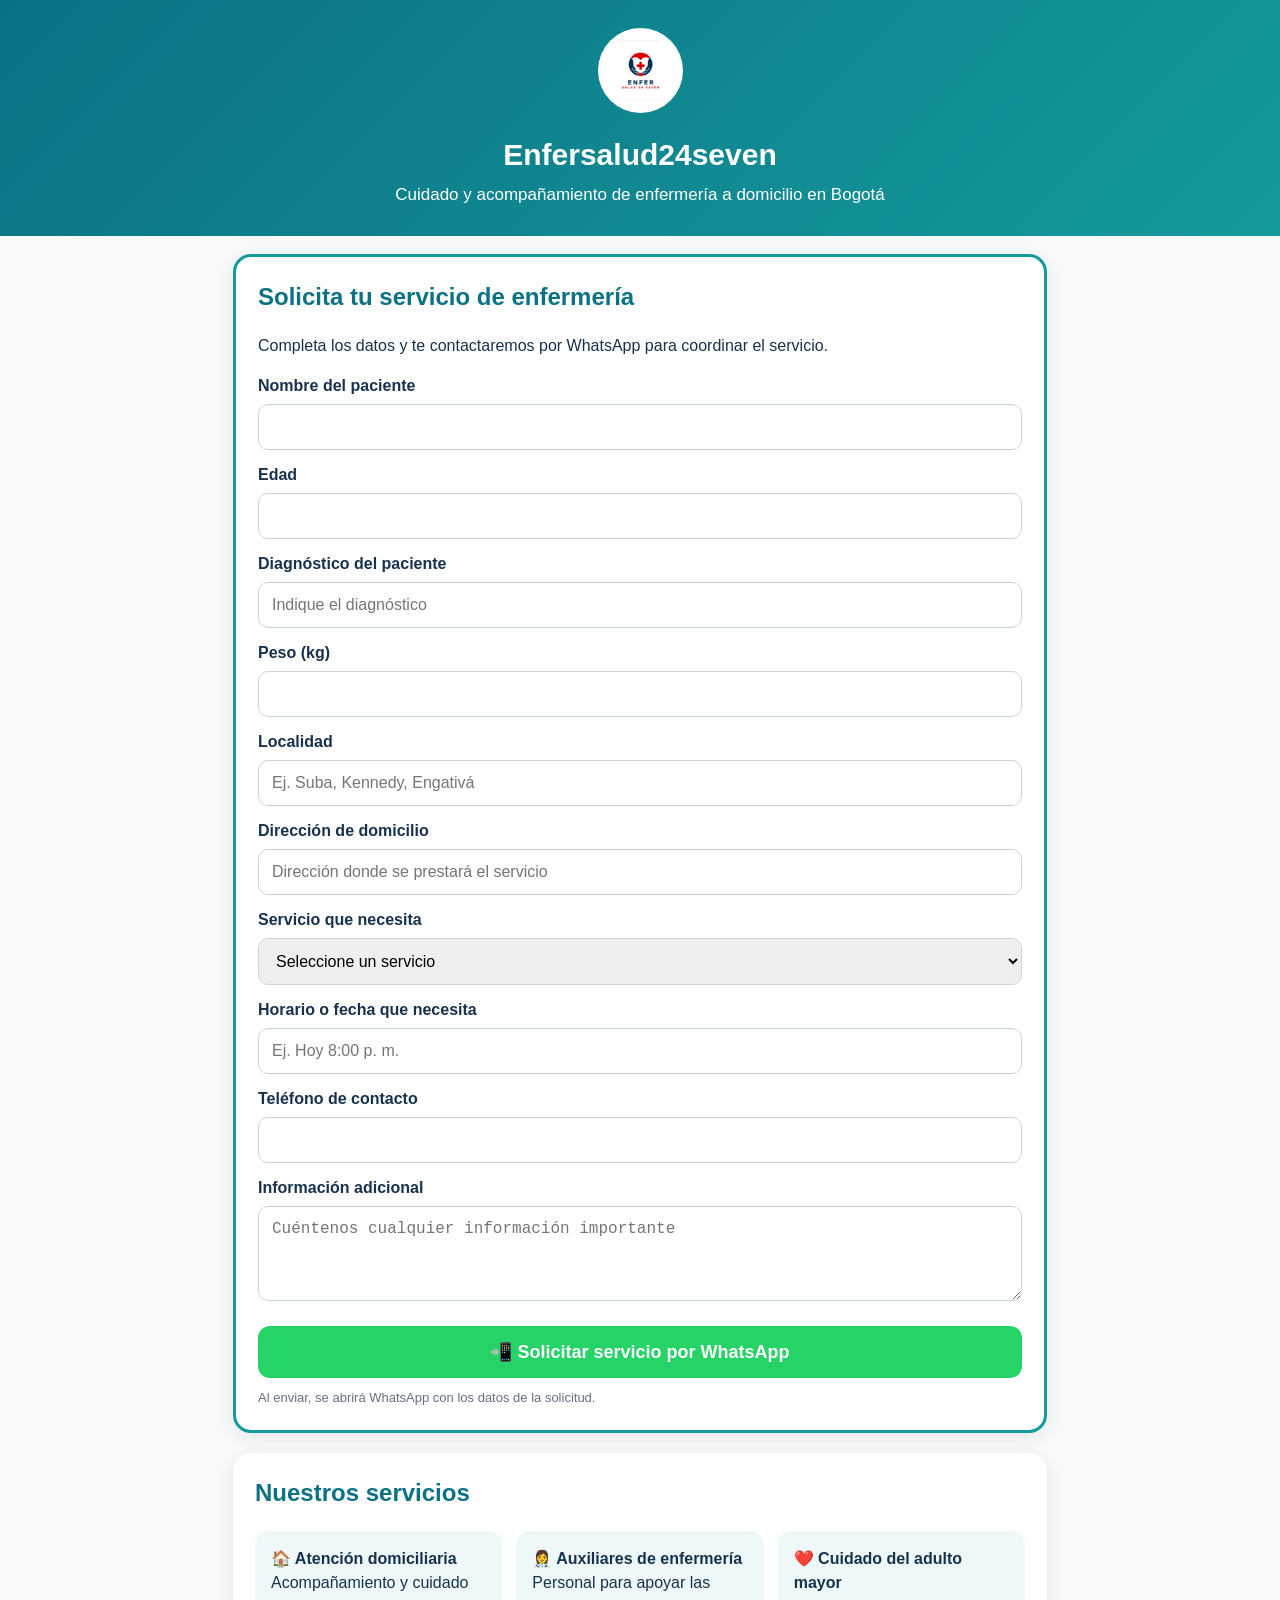
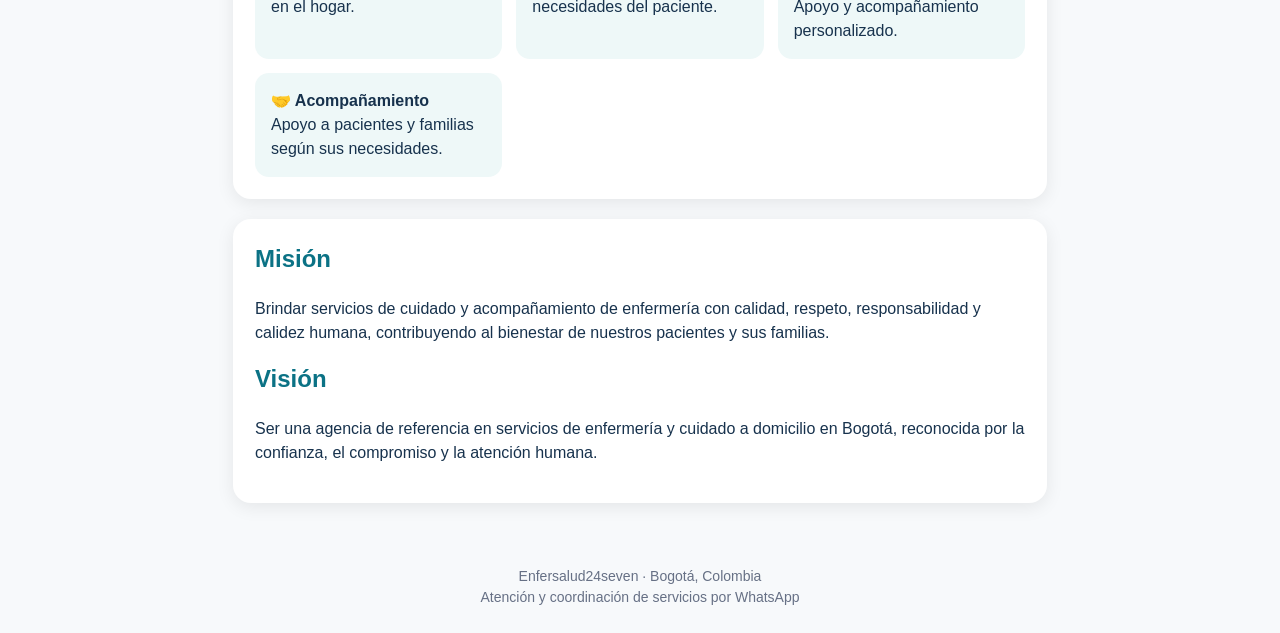
==== index.html @ a6904ed3 "Add files via upload" ====
<!DOCTYPE html>
<html lang="es">
<head>
  <meta charset="UTF-8">
  <meta name="viewport" content="width=device-width, initial-scale=1.0">
  <title>Enfersalud24seven | Bogotá</title>
  <meta name="description" content="Servicios de cuidado y acompañamiento de enfermería a domicilio en Bogotá.">
  <style>
    *{box-sizing:border-box}
    body{margin:0;font-family:Arial,sans-serif;background:#f7f9fb;color:#17324d;line-height:1.5}
    header{background:linear-gradient(135deg,#0b7285,#159a9c);color:white;padding:28px 18px;text-align:center}
    header img{width:85px;height:85px;object-fit:contain;background:white;border-radius:50%;padding:6px}
    h1{margin:12px 0 5px;font-size:30px}
    header p{margin:0;font-size:17px}
    main{max-width:850px;margin:auto;padding:18px}
    .card{background:white;border-radius:18px;padding:22px;margin:0 0 20px;box-shadow:0 4px 18px rgba(0,0,0,.08)}
    .request{border:3px solid #159a9c}
    h2{margin-top:0;color:#0b7285}
    label{display:block;font-weight:bold;margin:13px 0 6px}
    input,select,textarea{width:100%;padding:13px;border:1px solid #cbd5df;border-radius:10px;font-size:16px}
    textarea{min-height:95px;resize:vertical}
    button{width:100%;border:0;border-radius:12px;padding:15px;margin-top:18px;background:#25d366;color:white;font-size:18px;font-weight:bold;cursor:pointer}
    .note{font-size:13px;color:#667085;margin-top:10px}
    .cards{display:grid;grid-template-columns:repeat(auto-fit,minmax(220px,1fr));gap:14px}
    .service{padding:16px;background:#eef8f8;border-radius:14px}
    footer{text-align:center;padding:25px;color:#667085;font-size:14px}
  </style>
</head>
<body>
<header>
  <img src="logo.jpg" alt="Logo Enfersalud24seven">
  <h1>Enfersalud24seven</h1>
  <p>Cuidado y acompañamiento de enfermería a domicilio en Bogotá</p>
</header>

<main>
  <section class="card request">
    <h2>Solicita tu servicio de enfermería</h2>
    <p>Completa los datos y te contactaremos por WhatsApp para coordinar el servicio.</p>

    <form id="serviceForm">
      <label for="nombre">Nombre del paciente</label>
      <input id="nombre" required>

      <label for="edad">Edad</label>
      <input id="edad" type="number" min="0">

      <label for="diagnostico">Diagnóstico del paciente</label>
      <input id="diagnostico" placeholder="Indique el diagnóstico">

      <label for="peso">Peso (kg)</label>
      <input id="peso" type="number" min="0" step="0.1">

      <label for="localidad">Localidad</label>
      <input id="localidad" placeholder="Ej. Suba, Kennedy, Engativá">

      <label for="direccion">Dirección de domicilio</label>
      <input id="direccion" required placeholder="Dirección donde se prestará el servicio">

      <label for="servicio">Servicio que necesita</label>
      <select id="servicio" required>
        <option value="">Seleccione un servicio</option>
        <option>Cuidado de adulto mayor</option>
        <option>Acompañamiento de enfermería</option>
        <option>Auxiliar de enfermería a domicilio</option>
        <option>Cuidados postoperatorios</option>
        <option>Administración de medicamentos</option>
        <option>Otro servicio</option>
      </select>

      <label for="horario">Horario o fecha que necesita</label>
      <input id="horario" placeholder="Ej. Hoy 8:00 p. m.">

      <label for="telefono">Teléfono de contacto</label>
      <input id="telefono" type="tel" required>

      <label for="mensaje">Información adicional</label>
      <textarea id="mensaje" placeholder="Cuéntenos cualquier información importante"></textarea>

      <button type="submit">📲 Solicitar servicio por WhatsApp</button>
      <div class="note">Al enviar, se abrirá WhatsApp con los datos de la solicitud.</div>
    </form>
  </section>

  <section class="card">
    <h2>Nuestros servicios</h2>
    <div class="cards">
      <div class="service"><strong>🏠 Atención domiciliaria</strong><br>Acompañamiento y cuidado en el hogar.</div>
      <div class="service"><strong>👩‍⚕️ Auxiliares de enfermería</strong><br>Personal para apoyar las necesidades del paciente.</div>
      <div class="service"><strong>❤️ Cuidado del adulto mayor</strong><br>Apoyo y acompañamiento personalizado.</div>
      <div class="service"><strong>🤝 Acompañamiento</strong><br>Apoyo a pacientes y familias según sus necesidades.</div>
    </div>
  </section>

  <section class="card">
    <h2>Misión</h2>
    <p>Brindar servicios de cuidado y acompañamiento de enfermería con calidad, respeto, responsabilidad y calidez humana, contribuyendo al bienestar de nuestros pacientes y sus familias.</p>
    <h2>Visión</h2>
    <p>Ser una agencia de referencia en servicios de enfermería y cuidado a domicilio en Bogotá, reconocida por la confianza, el compromiso y la atención humana.</p>
  </section>
</main>

<footer>
  Enfersalud24seven · Bogotá, Colombia<br>
  Atención y coordinación de servicios por WhatsApp
</footer>

<script>
document.getElementById("serviceForm").addEventListener("submit", function(e){
  e.preventDefault();

  const datos = [
    "SOLICITUD DE SERVICIO - ENFERSALUD24SEVEN",
    "",
    "Nombre del paciente: " + document.getElementById("nombre").value,
    "Edad: " + document.getElementById("edad").value,
    "Diagnóstico: " + document.getElementById("diagnostico").value,
    "Peso: " + document.getElementById("peso").value + " kg",
    "Localidad: " + document.getElementById("localidad").value,
    "Dirección: " + document.getElementById("direccion").value,
    "Servicio: " + document.getElementById("servicio").value,
    "Horario/fecha: " + document.getElementById("horario").value,
    "Teléfono: " + document.getElementById("telefono").value,
    "Información adicional: " + document.getElementById("mensaje").value
  ].join("\n");

  const whatsapp = "573137271380";
  window.open("https://wa.me/" + whatsapp + "?text=" + encodeURIComponent(datos), "_blank");
});
</script>
</body>
</html>
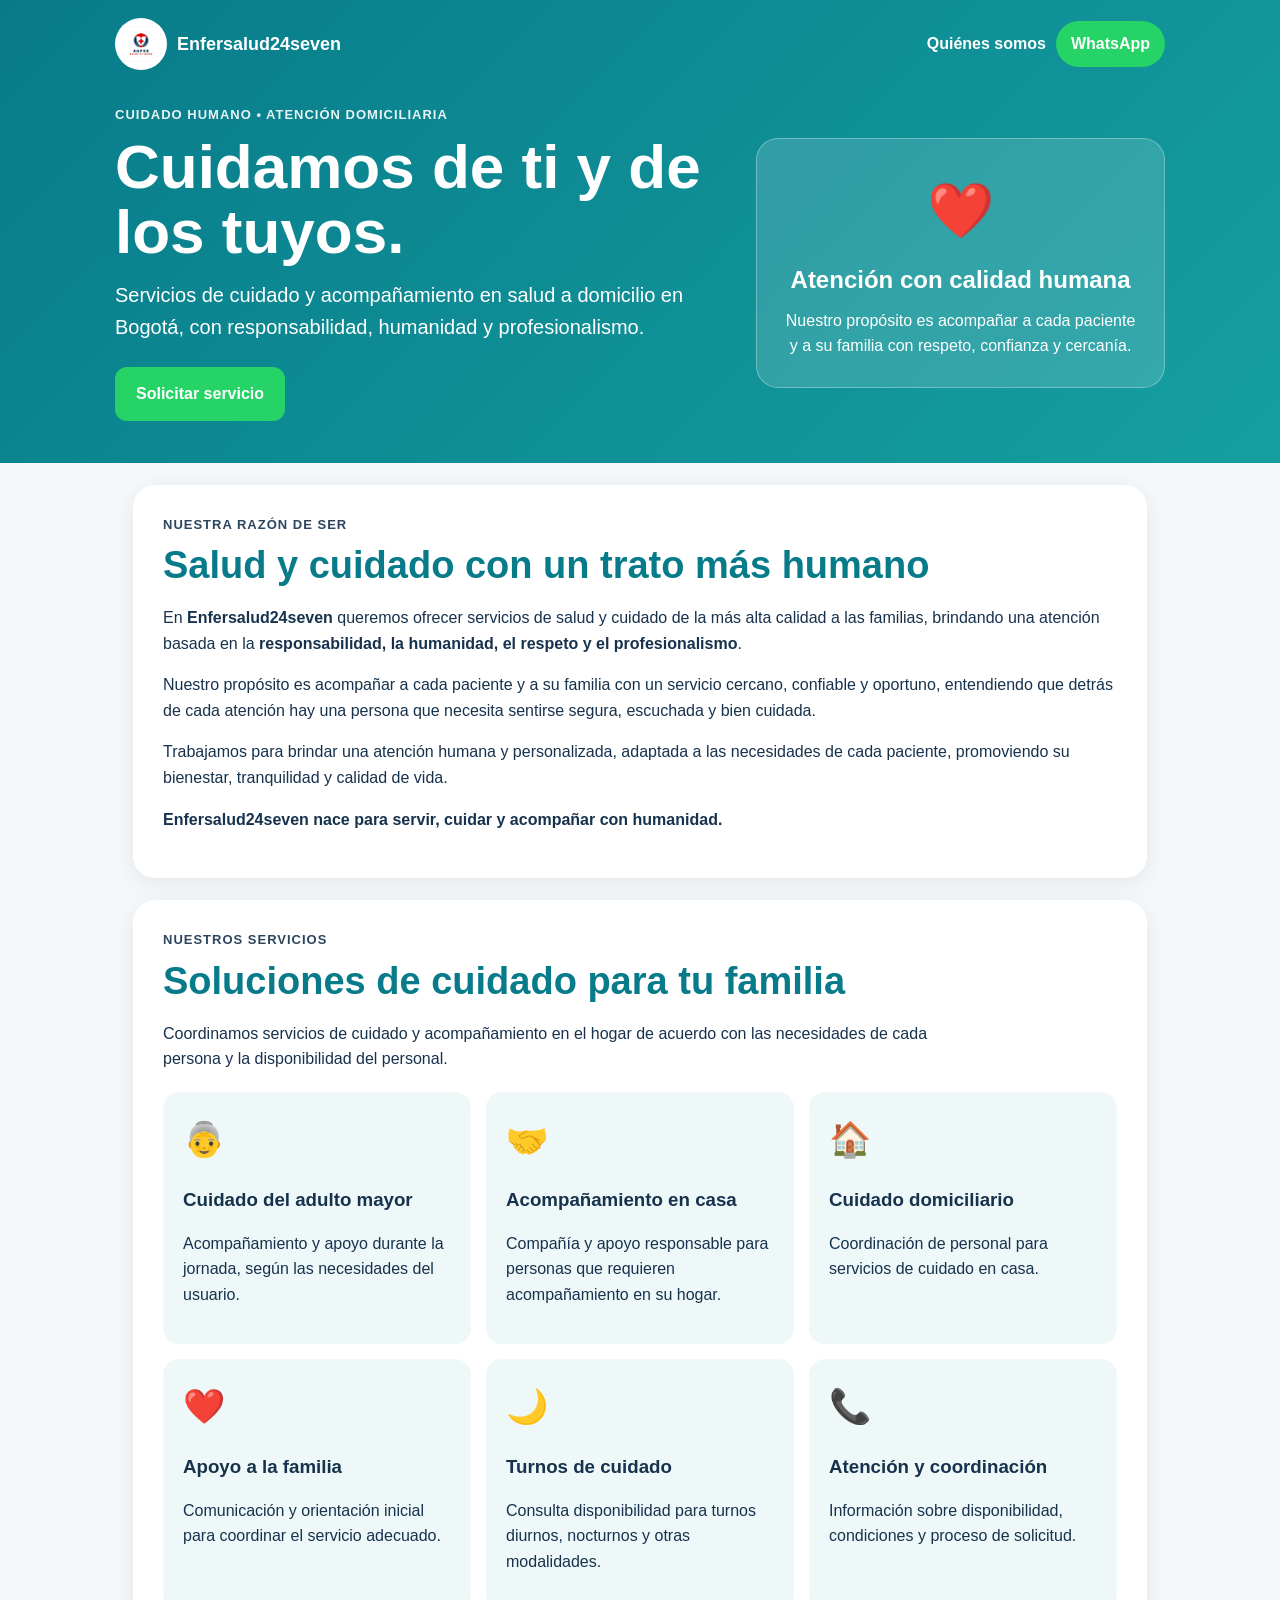
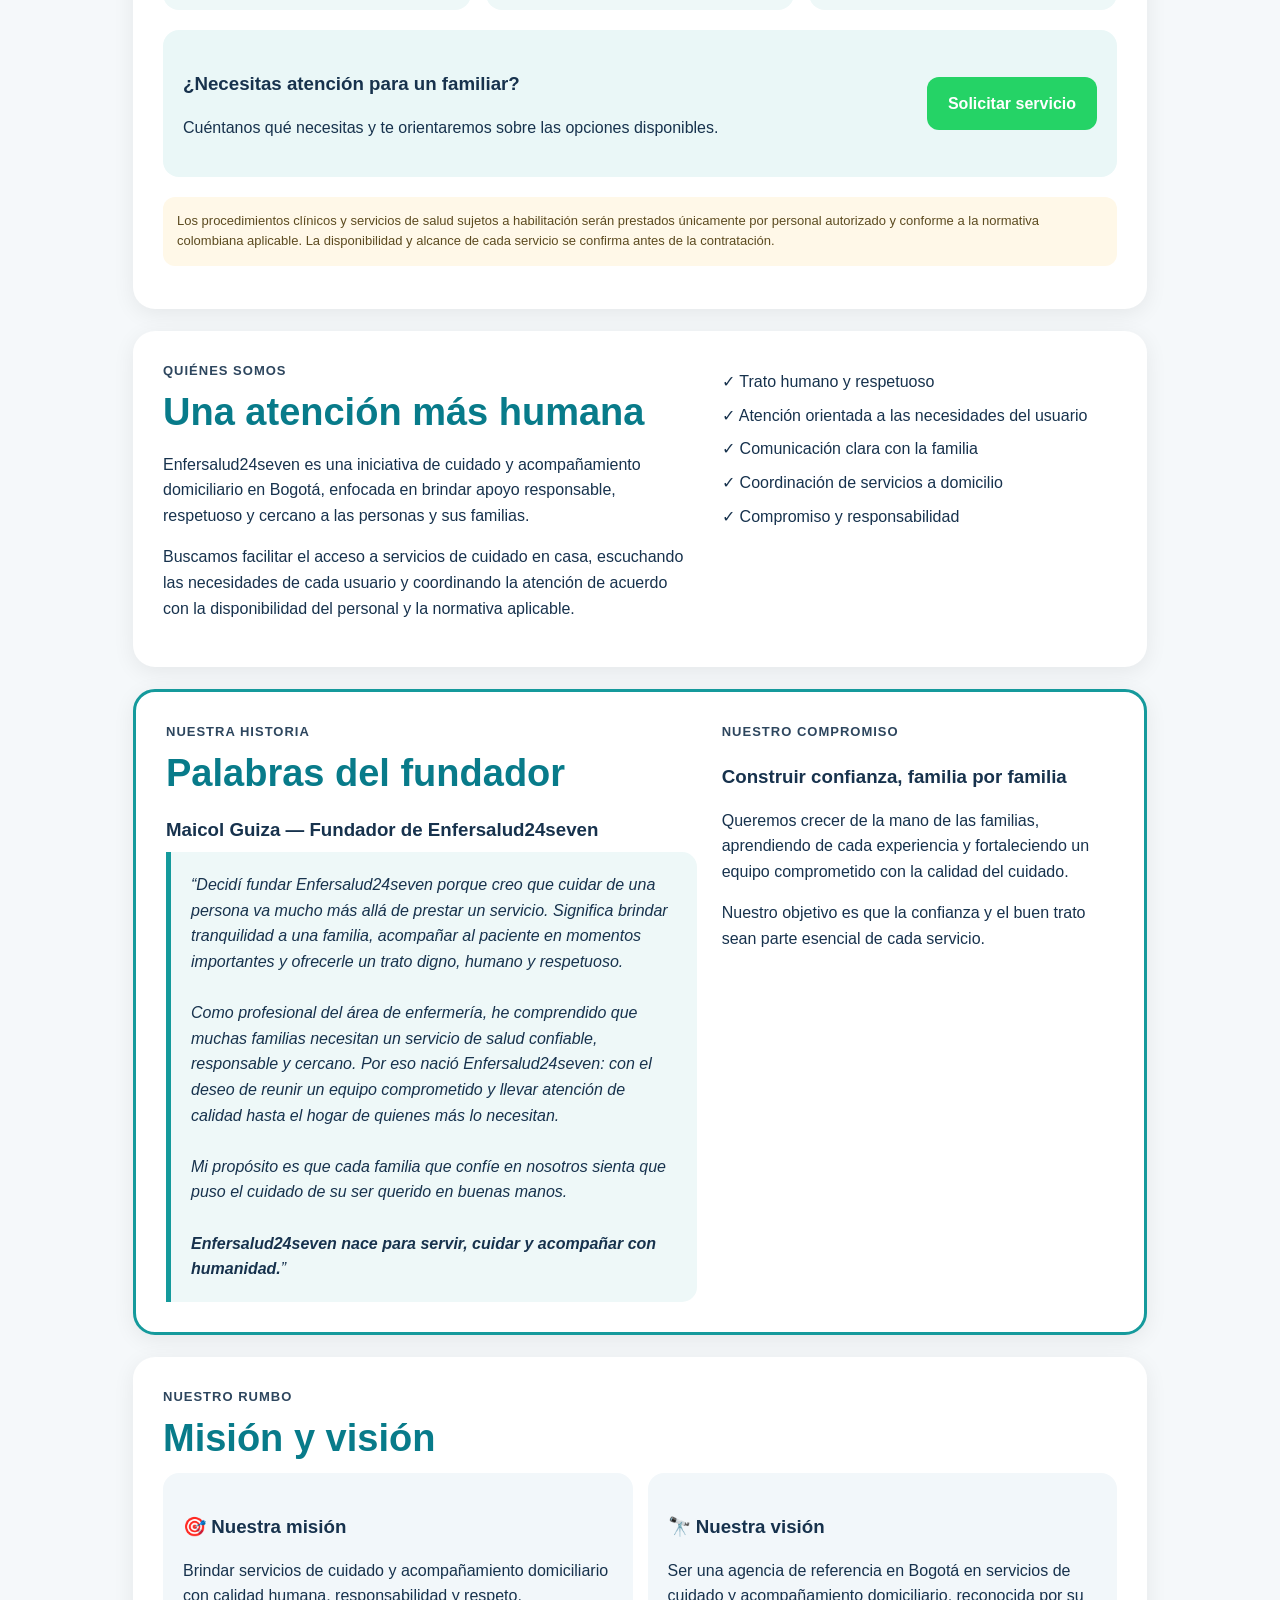
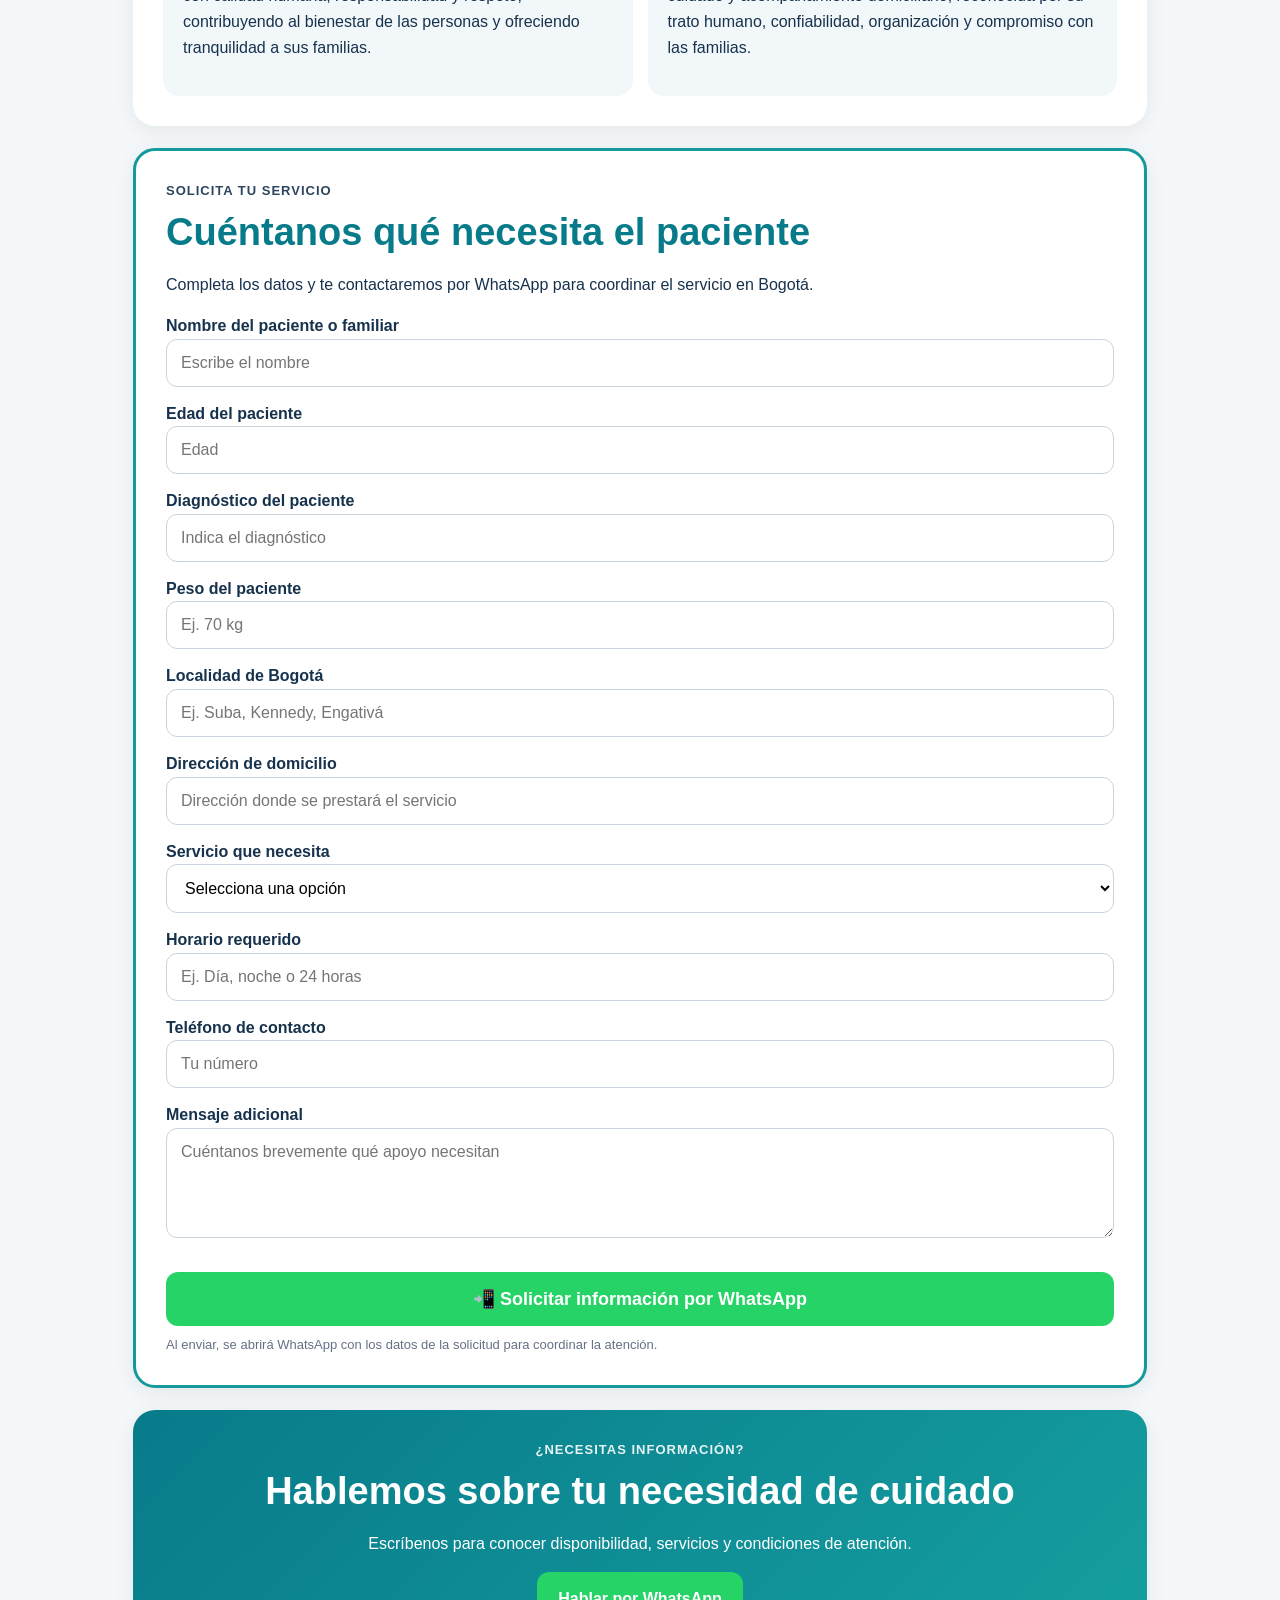
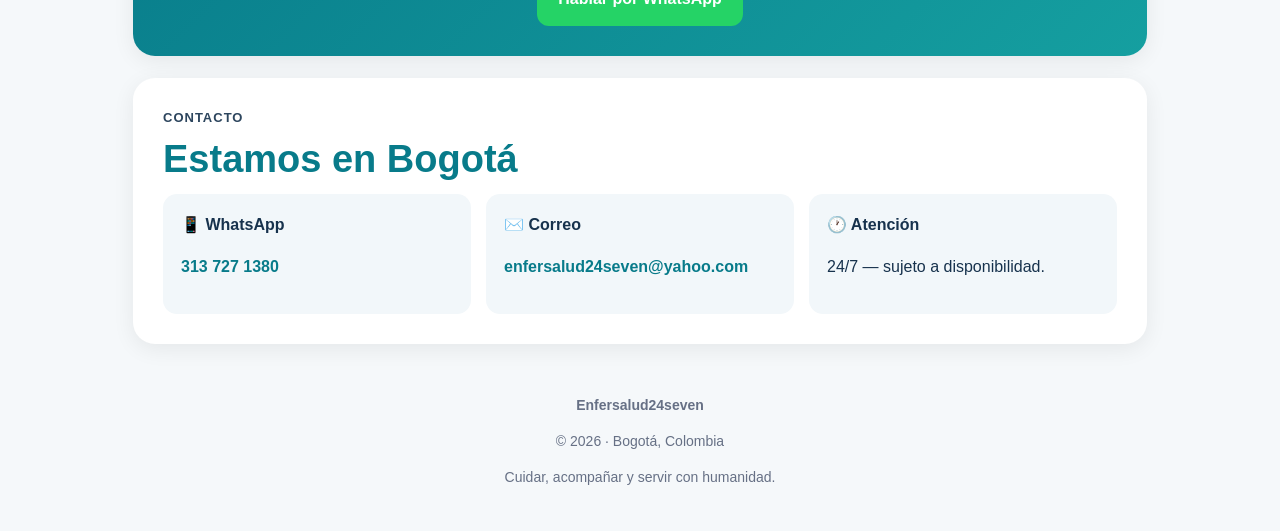
==== commit 2e4cd4f5: "Add files via upload" ====
--- a/index.html
+++ b/index.html
@@ -3,130 +3,112 @@
 <head>
   <meta charset="UTF-8">
   <meta name="viewport" content="width=device-width, initial-scale=1.0">
-  <title>Enfersalud24seven | Bogotá</title>
-  <meta name="description" content="Servicios de cuidado y acompañamiento de enfermería a domicilio en Bogotá.">
+  <meta name="description" content="Enfersalud24seven - Servicios de cuidado y acompañamiento de enfermería a domicilio en Bogotá. Atención responsable, humana y profesional.">
+  <title>Enfersalud24seven | Cuidado y enfermería a domicilio</title>
   <style>
-    *{box-sizing:border-box}
-    body{margin:0;font-family:Arial,sans-serif;background:#f7f9fb;color:#17324d;line-height:1.5}
-    header{background:linear-gradient(135deg,#0b7285,#159a9c);color:white;padding:28px 18px;text-align:center}
-    header img{width:85px;height:85px;object-fit:contain;background:white;border-radius:50%;padding:6px}
-    h1{margin:12px 0 5px;font-size:30px}
-    header p{margin:0;font-size:17px}
-    main{max-width:850px;margin:auto;padding:18px}
-    .card{background:white;border-radius:18px;padding:22px;margin:0 0 20px;box-shadow:0 4px 18px rgba(0,0,0,.08)}
-    .request{border:3px solid #159a9c}
-    h2{margin-top:0;color:#0b7285}
-    label{display:block;font-weight:bold;margin:13px 0 6px}
-    input,select,textarea{width:100%;padding:13px;border:1px solid #cbd5df;border-radius:10px;font-size:16px}
-    textarea{min-height:95px;resize:vertical}
-    button{width:100%;border:0;border-radius:12px;padding:15px;margin-top:18px;background:#25d366;color:white;font-size:18px;font-weight:bold;cursor:pointer}
-    .note{font-size:13px;color:#667085;margin-top:10px}
-    .cards{display:grid;grid-template-columns:repeat(auto-fit,minmax(220px,1fr));gap:14px}
-    .service{padding:16px;background:#eef8f8;border-radius:14px}
-    footer{text-align:center;padding:25px;color:#667085;font-size:14px}
+    *{box-sizing:border-box} html{scroll-behavior:smooth}
+    body{margin:0;font-family:Arial,Helvetica,sans-serif;background:#f5f8fa;color:#17324d;line-height:1.6}
+    a{text-decoration:none}.hero{background:linear-gradient(135deg,#087b8a,#159fa0);color:#fff;padding:18px 18px 42px}
+    nav{max-width:1050px;margin:auto;display:flex;justify-content:space-between;align-items:center;gap:15px}
+    .brand{display:flex;align-items:center;gap:10px;font-weight:bold;font-size:18px}.brand img{width:52px;height:52px;object-fit:contain;background:#fff;border-radius:50%;padding:4px}
+    .nav-links{display:flex;align-items:center;gap:10px}.nav-links a{color:#fff;font-weight:bold}.nav-btn{background:#25d366;padding:10px 15px;border-radius:999px}
+    .hero-content{max-width:1050px;margin:35px auto 0;display:grid;grid-template-columns:1.5fr 1fr;gap:28px;align-items:center}
+    .eyebrow{text-transform:uppercase;letter-spacing:1px;font-size:13px;font-weight:bold;margin:0 0 8px;opacity:.9}
+    h1{font-size:clamp(36px,7vw,62px);line-height:1.05;margin:8px 0 15px}.lead{font-size:20px;max-width:700px;margin:0 0 24px}
+    .hero-card{background:rgba(255,255,255,.14);border:1px solid rgba(255,255,255,.3);border-radius:22px;padding:28px;text-align:center}.heart{font-size:54px}.hero-card h3{margin:8px 0;font-size:24px}.hero-card p{margin:0}
+    .btn{display:inline-block;padding:14px 21px;border-radius:12px;font-weight:bold;transition:.2s}.btn:hover{transform:translateY(-1px)}.primary{background:#25d366;color:#fff}
+    main{max-width:1050px;margin:auto}.section,.request-section,.about,.founder,.cta{margin:22px 18px;background:#fff;border-radius:22px;padding:30px;box-shadow:0 5px 22px rgba(0,0,0,.07)}
+    h2{color:#087b8a;font-size:clamp(27px,5vw,38px);line-height:1.2;margin:5px 0 12px} h3{margin-bottom:7px}.section-intro{max-width:800px}
+    .cards{display:grid;grid-template-columns:repeat(3,1fr);gap:15px;margin-top:20px}.service{background:#eef8f8;border-radius:16px;padding:20px}.service-icon{font-size:34px}
+    .service-cta{margin-top:20px;padding:20px;border-radius:16px;background:#eaf7f7;display:flex;justify-content:space-between;align-items:center;gap:15px}
+    .about,.founder{display:grid;grid-template-columns:1.15fr .85fr;gap:25px;align-items:start}.checklist p{margin:8px 0}
+    .founder{border:3px solid #159a9c}.founder-quote{background:#eef8f8;border-left:5px solid #159a9c;padding:20px;border-radius:0 15px 15px 0;font-style:italic}
+    .mv{display:grid;grid-template-columns:1fr 1fr;gap:15px}.mv-card{background:#f2f7fa;border-radius:16px;padding:20px}
+    .request-section{border:3px solid #159a9c}.service-form label{display:block;font-weight:bold;margin:14px 0 6px}
+    input,select,textarea{width:100%;padding:14px;border:1px solid #cbd5df;border-radius:11px;font-size:16px;font-family:inherit;background:#fff}textarea{min-height:110px;resize:vertical}
+    .whatsapp-submit{width:100%;border:0;border-radius:12px;padding:16px;margin-top:20px;background:#25d366;color:#fff;font-size:18px;font-weight:bold;cursor:pointer}.note{color:#667085;font-size:13px;margin-top:9px}
+    .cta{background:linear-gradient(135deg,#087b8a,#159fa0);color:#fff;text-align:center}.cta h2{color:#fff}.contact-box{display:grid;grid-template-columns:repeat(3,1fr);gap:15px}
+    .contact-box>div{background:#f2f7fa;padding:18px;border-radius:14px}.contact-box a{color:#087b8a;font-weight:bold}.notice{margin-top:20px;padding:14px;background:#fff8e8;border-radius:12px;font-size:13px;color:#5c4b20}
+    footer{text-align:center;padding:28px 18px;color:#667085;font-size:14px}
+    @media(max-width:760px){nav{align-items:flex-start}.brand span{display:none}.nav-links a:first-child{display:none}.hero-content,.about,.founder{grid-template-columns:1fr}.cards{grid-template-columns:1fr}.mv{grid-template-columns:1fr}.service-cta{flex-direction:column;align-items:flex-start}.contact-box{grid-template-columns:1fr}.section,.request-section,.about,.founder,.cta{padding:23px;margin-left:12px;margin-right:12px}}
   </style>
 </head>
 <body>
-<header>
-  <img src="logo.jpg" alt="Logo Enfersalud24seven">
-  <h1>Enfersalud24seven</h1>
-  <p>Cuidado y acompañamiento de enfermería a domicilio en Bogotá</p>
+<header class="hero">
+  <nav>
+    <div class="brand"><img src="logo.jpg" alt="Logo Enfersalud24seven"><span>Enfersalud24seven</span></div>
+    <div class="nav-links"><a href="#nosotros">Quiénes somos</a><a class="nav-btn" href="https://wa.me/573137271380" target="_blank" rel="noopener">WhatsApp</a></div>
+  </nav>
+  <div class="hero-content">
+    <div>
+      <p class="eyebrow">Cuidado humano • Atención domiciliaria</p>
+      <h1>Cuidamos de ti y de los tuyos.</h1>
+      <p class="lead">Servicios de cuidado y acompañamiento en salud a domicilio en Bogotá, con responsabilidad, humanidad y profesionalismo.</p>
+      <a class="btn primary" href="#solicitar">Solicitar servicio</a>
+    </div>
+    <div class="hero-card"><div class="heart">❤️</div><h3>Atención con calidad humana</h3><p>Nuestro propósito es acompañar a cada paciente y a su familia con respeto, confianza y cercanía.</p></div>
+  </div>
 </header>
-
 <main>
-  <section class="card request">
-    <h2>Solicita tu servicio de enfermería</h2>
-    <p>Completa los datos y te contactaremos por WhatsApp para coordinar el servicio.</p>
-
-    <form id="serviceForm">
-      <label for="nombre">Nombre del paciente</label>
-      <input id="nombre" required>
-
-      <label for="edad">Edad</label>
-      <input id="edad" type="number" min="0">
-
-      <label for="diagnostico">Diagnóstico del paciente</label>
-      <input id="diagnostico" placeholder="Indique el diagnóstico">
-
-      <label for="peso">Peso (kg)</label>
-      <input id="peso" type="number" min="0" step="0.1">
-
-      <label for="localidad">Localidad</label>
-      <input id="localidad" placeholder="Ej. Suba, Kennedy, Engativá">
-
-      <label for="direccion">Dirección de domicilio</label>
-      <input id="direccion" required placeholder="Dirección donde se prestará el servicio">
-
-      <label for="servicio">Servicio que necesita</label>
-      <select id="servicio" required>
-        <option value="">Seleccione un servicio</option>
-        <option>Cuidado de adulto mayor</option>
-        <option>Acompañamiento de enfermería</option>
-        <option>Auxiliar de enfermería a domicilio</option>
-        <option>Cuidados postoperatorios</option>
-        <option>Administración de medicamentos</option>
-        <option>Otro servicio</option>
-      </select>
-
-      <label for="horario">Horario o fecha que necesita</label>
-      <input id="horario" placeholder="Ej. Hoy 8:00 p. m.">
-
-      <label for="telefono">Teléfono de contacto</label>
-      <input id="telefono" type="tel" required>
-
-      <label for="mensaje">Información adicional</label>
-      <textarea id="mensaje" placeholder="Cuéntenos cualquier información importante"></textarea>
-
-      <button type="submit">📲 Solicitar servicio por WhatsApp</button>
-      <div class="note">Al enviar, se abrirá WhatsApp con los datos de la solicitud.</div>
+  <section class="section">
+    <p class="eyebrow">Nuestra razón de ser</p><h2>Salud y cuidado con un trato más humano</h2>
+    <p>En <strong>Enfersalud24seven</strong> queremos ofrecer servicios de salud y cuidado de la más alta calidad a las familias, brindando una atención basada en la <strong>responsabilidad, la humanidad, el respeto y el profesionalismo</strong>.</p>
+    <p>Nuestro propósito es acompañar a cada paciente y a su familia con un servicio cercano, confiable y oportuno, entendiendo que detrás de cada atención hay una persona que necesita sentirse segura, escuchada y bien cuidada.</p>
+    <p>Trabajamos para brindar una atención humana y personalizada, adaptada a las necesidades de cada paciente, promoviendo su bienestar, tranquilidad y calidad de vida.</p>
+    <p><strong>Enfersalud24seven nace para servir, cuidar y acompañar con humanidad.</strong></p>
+  </section>
+  <section class="section" id="servicios">
+    <p class="eyebrow">Nuestros servicios</p><h2>Soluciones de cuidado para tu familia</h2>
+    <p class="section-intro">Coordinamos servicios de cuidado y acompañamiento en el hogar de acuerdo con las necesidades de cada persona y la disponibilidad del personal.</p>
+    <div class="cards">
+      <article class="service"><div class="service-icon">👵</div><h3>Cuidado del adulto mayor</h3><p>Acompañamiento y apoyo durante la jornada, según las necesidades del usuario.</p></article>
+      <article class="service"><div class="service-icon">🤝</div><h3>Acompañamiento en casa</h3><p>Compañía y apoyo responsable para personas que requieren acompañamiento en su hogar.</p></article>
+      <article class="service"><div class="service-icon">🏠</div><h3>Cuidado domiciliario</h3><p>Coordinación de personal para servicios de cuidado en casa.</p></article>
+      <article class="service"><div class="service-icon">❤️</div><h3>Apoyo a la familia</h3><p>Comunicación y orientación inicial para coordinar el servicio adecuado.</p></article>
+      <article class="service"><div class="service-icon">🌙</div><h3>Turnos de cuidado</h3><p>Consulta disponibilidad para turnos diurnos, nocturnos y otras modalidades.</p></article>
+      <article class="service"><div class="service-icon">📞</div><h3>Atención y coordinación</h3><p>Información sobre disponibilidad, condiciones y proceso de solicitud.</p></article>
+    </div>
+    <div class="service-cta"><div><h3>¿Necesitas atención para un familiar?</h3><p>Cuéntanos qué necesitas y te orientaremos sobre las opciones disponibles.</p></div><a class="btn primary" href="#solicitar">Solicitar servicio</a></div>
+    <p class="notice">Los procedimientos clínicos y servicios de salud sujetos a habilitación serán prestados únicamente por personal autorizado y conforme a la normativa colombiana aplicable. La disponibilidad y alcance de cada servicio se confirma antes de la contratación.</p>
+  </section>
+  <section class="about" id="nosotros">
+    <div><p class="eyebrow">Quiénes somos</p><h2>Una atención más humana</h2><p>Enfersalud24seven es una iniciativa de cuidado y acompañamiento domiciliario en Bogotá, enfocada en brindar apoyo responsable, respetuoso y cercano a las personas y sus familias.</p><p>Buscamos facilitar el acceso a servicios de cuidado en casa, escuchando las necesidades de cada usuario y coordinando la atención de acuerdo con la disponibilidad del personal y la normativa aplicable.</p></div>
+    <div class="checklist"><p>✓ Trato humano y respetuoso</p><p>✓ Atención orientada a las necesidades del usuario</p><p>✓ Comunicación clara con la familia</p><p>✓ Coordinación de servicios a domicilio</p><p>✓ Compromiso y responsabilidad</p></div>
+  </section>
+  <section class="founder">
+    <div><p class="eyebrow">Nuestra historia</p><h2>Palabras del fundador</h2><h3>Maicol Guiza — Fundador de Enfersalud24seven</h3>
+      <div class="founder-quote">“Decidí fundar Enfersalud24seven porque creo que cuidar de una persona va mucho más allá de prestar un servicio. Significa brindar tranquilidad a una familia, acompañar al paciente en momentos importantes y ofrecerle un trato digno, humano y respetuoso.<br><br>Como profesional del área de enfermería, he comprendido que muchas familias necesitan un servicio de salud confiable, responsable y cercano. Por eso nació Enfersalud24seven: con el deseo de reunir un equipo comprometido y llevar atención de calidad hasta el hogar de quienes más lo necesitan.<br><br>Mi propósito es que cada familia que confíe en nosotros sienta que puso el cuidado de su ser querido en buenas manos.<br><br><strong>Enfersalud24seven nace para servir, cuidar y acompañar con humanidad.</strong>”</div>
+    </div>
+    <div><p class="eyebrow">Nuestro compromiso</p><h3>Construir confianza, familia por familia</h3><p>Queremos crecer de la mano de las familias, aprendiendo de cada experiencia y fortaleciendo un equipo comprometido con la calidad del cuidado.</p><p>Nuestro objetivo es que la confianza y el buen trato sean parte esencial de cada servicio.</p></div>
+  </section>
+  <section class="section"><p class="eyebrow">Nuestro rumbo</p><h2>Misión y visión</h2><div class="mv"><div class="mv-card"><h3>🎯 Nuestra misión</h3><p>Brindar servicios de cuidado y acompañamiento domiciliario con calidad humana, responsabilidad y respeto, contribuyendo al bienestar de las personas y ofreciendo tranquilidad a sus familias.</p></div><div class="mv-card"><h3>🔭 Nuestra visión</h3><p>Ser una agencia de referencia en Bogotá en servicios de cuidado y acompañamiento domiciliario, reconocida por su trato humano, confiabilidad, organización y compromiso con las familias.</p></div></div></section>
+  <section class="request-section" id="solicitar"><p class="eyebrow">Solicita tu servicio</p><h2>Cuéntanos qué necesita el paciente</h2><p>Completa los datos y te contactaremos por WhatsApp para coordinar el servicio en Bogotá.</p>
+    <form id="serviceForm" class="service-form">
+      <label for="nombre">Nombre del paciente o familiar<input type="text" id="nombre" required placeholder="Escribe el nombre"></label>
+      <label for="edad">Edad del paciente<input type="number" id="edad" min="0" max="120" required placeholder="Edad"></label>
+      <label for="diagnostico">Diagnóstico del paciente<input type="text" id="diagnostico" required placeholder="Indica el diagnóstico"></label>
+      <label for="peso">Peso del paciente<input type="text" id="peso" required placeholder="Ej. 70 kg"></label>
+      <label for="localidad">Localidad de Bogotá<input type="text" id="localidad" required placeholder="Ej. Suba, Kennedy, Engativá"></label>
+      <label for="direccion">Dirección de domicilio<input type="text" id="direccion" required placeholder="Dirección donde se prestará el servicio"></label>
+      <label for="servicio">Servicio que necesita<select id="servicio" required><option value="">Selecciona una opción</option><option>Cuidado del adulto mayor</option><option>Acompañamiento en casa</option><option>Cuidado domiciliario</option><option>Turno de cuidado</option><option>Otro servicio</option></select></label>
+      <label for="horario">Horario requerido<input type="text" id="horario" required placeholder="Ej. Día, noche o 24 horas"></label>
+      <label for="telefono">Teléfono de contacto<input type="tel" id="telefono" required placeholder="Tu número"></label>
+      <label for="mensaje">Mensaje adicional<textarea id="mensaje" placeholder="Cuéntanos brevemente qué apoyo necesitan"></textarea></label>
+      <button type="submit" class="whatsapp-submit">📲 Solicitar información por WhatsApp</button>
+      <div class="note">Al enviar, se abrirá WhatsApp con los datos de la solicitud para coordinar la atención.</div>
     </form>
   </section>
-
-  <section class="card">
-    <h2>Nuestros servicios</h2>
-    <div class="cards">
-      <div class="service"><strong>🏠 Atención domiciliaria</strong><br>Acompañamiento y cuidado en el hogar.</div>
-      <div class="service"><strong>👩‍⚕️ Auxiliares de enfermería</strong><br>Personal para apoyar las necesidades del paciente.</div>
-      <div class="service"><strong>❤️ Cuidado del adulto mayor</strong><br>Apoyo y acompañamiento personalizado.</div>
-      <div class="service"><strong>🤝 Acompañamiento</strong><br>Apoyo a pacientes y familias según sus necesidades.</div>
-    </div>
-  </section>
-
-  <section class="card">
-    <h2>Misión</h2>
-    <p>Brindar servicios de cuidado y acompañamiento de enfermería con calidad, respeto, responsabilidad y calidez humana, contribuyendo al bienestar de nuestros pacientes y sus familias.</p>
-    <h2>Visión</h2>
-    <p>Ser una agencia de referencia en servicios de enfermería y cuidado a domicilio en Bogotá, reconocida por la confianza, el compromiso y la atención humana.</p>
-  </section>
+  <section class="cta"><p class="eyebrow">¿Necesitas información?</p><h2>Hablemos sobre tu necesidad de cuidado</h2><p>Escríbenos para conocer disponibilidad, servicios y condiciones de atención.</p><a class="btn primary" href="https://wa.me/573137271380?text=Hola%20Enfersalud24seven%2C%20quiero%20solicitar%20un%20servicio." target="_blank" rel="noopener">Hablar por WhatsApp</a></section>
+  <section class="section"><p class="eyebrow">Contacto</p><h2>Estamos en Bogotá</h2><div class="contact-box"><div><strong>📱 WhatsApp</strong><p><a href="https://wa.me/573137271380" target="_blank" rel="noopener">313 727 1380</a></p></div><div><strong>✉️ Correo</strong><p><a href="mailto:enfersalud24seven@yahoo.com">enfersalud24seven@yahoo.com</a></p></div><div><strong>🕐 Atención</strong><p>24/7 — sujeto a disponibilidad.</p></div></div></section>
 </main>
-
-<footer>
-  Enfersalud24seven · Bogotá, Colombia<br>
-  Atención y coordinación de servicios por WhatsApp
-</footer>
-
+<footer><strong>Enfersalud24seven</strong><p>© 2026 · Bogotá, Colombia</p><p>Cuidar, acompañar y servir con humanidad.</p></footer>
 <script>
-document.getElementById("serviceForm").addEventListener("submit", function(e){
-  e.preventDefault();
-
-  const datos = [
-    "SOLICITUD DE SERVICIO - ENFERSALUD24SEVEN",
-    "",
-    "Nombre del paciente: " + document.getElementById("nombre").value,
-    "Edad: " + document.getElementById("edad").value,
-    "Diagnóstico: " + document.getElementById("diagnostico").value,
-    "Peso: " + document.getElementById("peso").value + " kg",
-    "Localidad: " + document.getElementById("localidad").value,
-    "Dirección: " + document.getElementById("direccion").value,
-    "Servicio: " + document.getElementById("servicio").value,
-    "Horario/fecha: " + document.getElementById("horario").value,
-    "Teléfono: " + document.getElementById("telefono").value,
-    "Información adicional: " + document.getElementById("mensaje").value
-  ].join("\n");
-
-  const whatsapp = "573137271380";
-  window.open("https://wa.me/" + whatsapp + "?text=" + encodeURIComponent(datos), "_blank");
-});
+  document.getElementById('serviceForm').addEventListener('submit', function(e) {
+    e.preventDefault();
+    const get = id => document.getElementById(id).value.trim();
+    const texto = `Hola, Enfersalud24seven. Quiero solicitar información sobre un servicio de cuidado.\n\nNombre del paciente o familiar: ${get('nombre')}\nEdad del paciente: ${get('edad')}\nDiagnóstico del paciente: ${get('diagnostico')}\nPeso: ${get('peso')}\nLocalidad: ${get('localidad')}\nDirección de domicilio: ${get('direccion')}\nServicio: ${get('servicio')}\nHorario requerido: ${get('horario')}\nTeléfono de contacto: ${get('telefono')}\nMensaje adicional: ${get('mensaje') || 'No especificado'}`;
+    window.open('https://wa.me/573137271380?text=' + encodeURIComponent(texto), '_blank');
+  });
 </script>
 </body>
 </html>
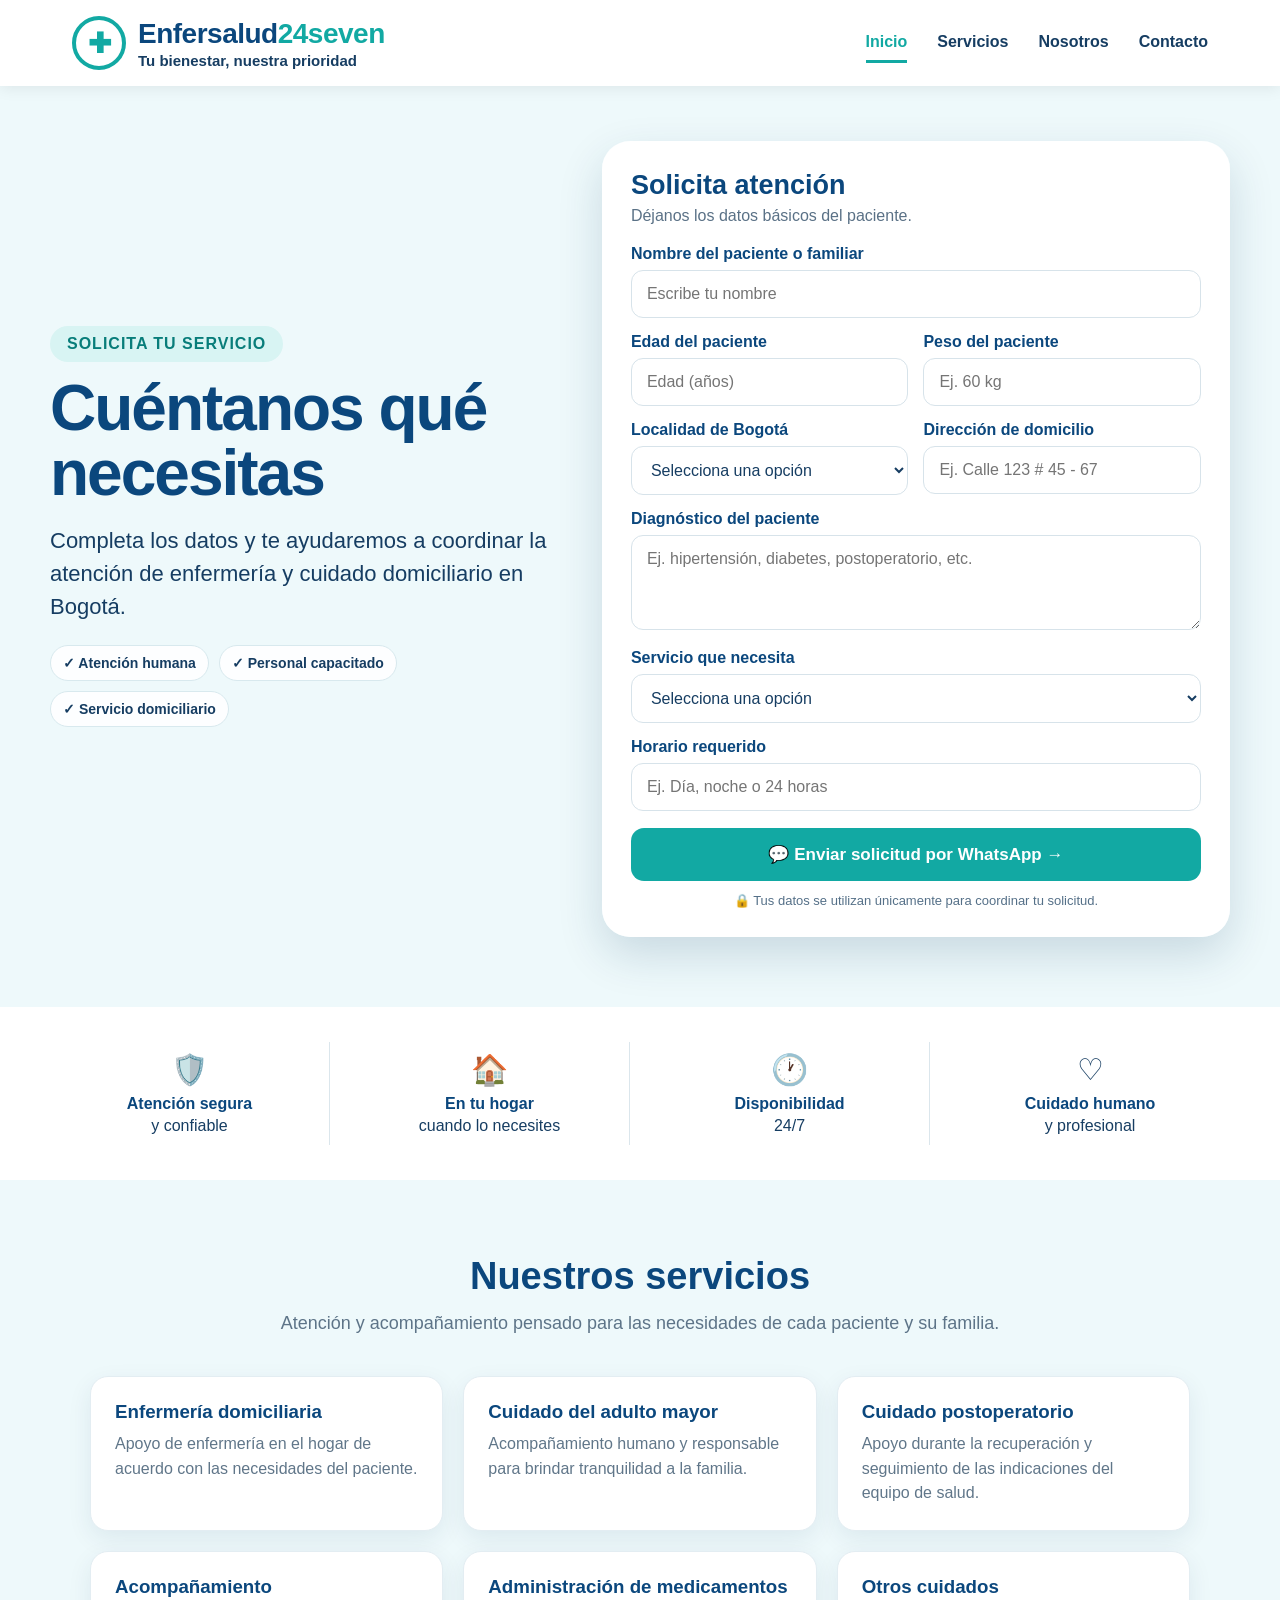
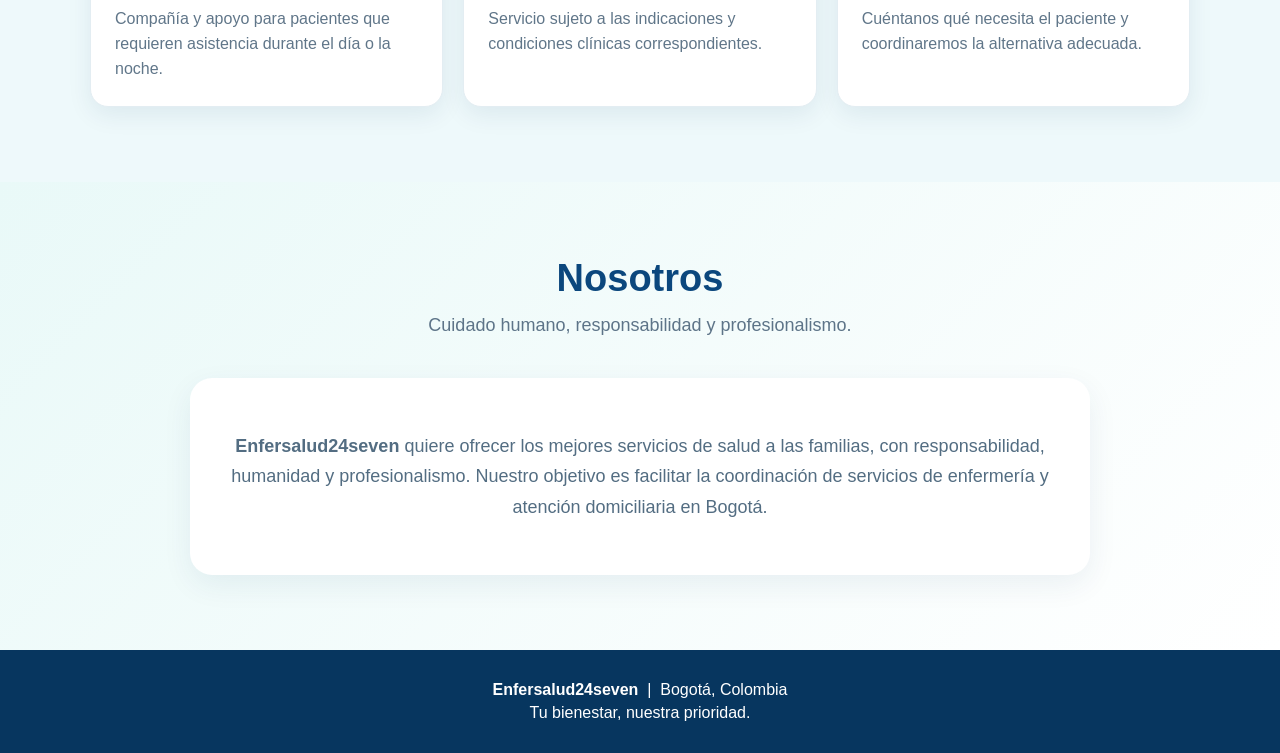
==== commit 961a99a9: "Add files via upload" ====
--- a/index.html
+++ b/index.html
@@ -3,111 +3,449 @@
 <head>
   <meta charset="UTF-8">
   <meta name="viewport" content="width=device-width, initial-scale=1.0">
-  <meta name="description" content="Enfersalud24seven - Servicios de cuidado y acompañamiento de enfermería a domicilio en Bogotá. Atención responsable, humana y profesional.">
-  <title>Enfersalud24seven | Cuidado y enfermería a domicilio</title>
+  <meta name="description" content="Enfersalud24seven - Servicios de enfermería y atención domiciliaria en Bogotá.">
+  <title>Enfersalud24seven | Atención de enfermería en Bogotá</title>
+
   <style>
-    *{box-sizing:border-box} html{scroll-behavior:smooth}
-    body{margin:0;font-family:Arial,Helvetica,sans-serif;background:#f5f8fa;color:#17324d;line-height:1.6}
-    a{text-decoration:none}.hero{background:linear-gradient(135deg,#087b8a,#159fa0);color:#fff;padding:18px 18px 42px}
-    nav{max-width:1050px;margin:auto;display:flex;justify-content:space-between;align-items:center;gap:15px}
-    .brand{display:flex;align-items:center;gap:10px;font-weight:bold;font-size:18px}.brand img{width:52px;height:52px;object-fit:contain;background:#fff;border-radius:50%;padding:4px}
-    .nav-links{display:flex;align-items:center;gap:10px}.nav-links a{color:#fff;font-weight:bold}.nav-btn{background:#25d366;padding:10px 15px;border-radius:999px}
-    .hero-content{max-width:1050px;margin:35px auto 0;display:grid;grid-template-columns:1.5fr 1fr;gap:28px;align-items:center}
-    .eyebrow{text-transform:uppercase;letter-spacing:1px;font-size:13px;font-weight:bold;margin:0 0 8px;opacity:.9}
-    h1{font-size:clamp(36px,7vw,62px);line-height:1.05;margin:8px 0 15px}.lead{font-size:20px;max-width:700px;margin:0 0 24px}
-    .hero-card{background:rgba(255,255,255,.14);border:1px solid rgba(255,255,255,.3);border-radius:22px;padding:28px;text-align:center}.heart{font-size:54px}.hero-card h3{margin:8px 0;font-size:24px}.hero-card p{margin:0}
-    .btn{display:inline-block;padding:14px 21px;border-radius:12px;font-weight:bold;transition:.2s}.btn:hover{transform:translateY(-1px)}.primary{background:#25d366;color:#fff}
-    main{max-width:1050px;margin:auto}.section,.request-section,.about,.founder,.cta{margin:22px 18px;background:#fff;border-radius:22px;padding:30px;box-shadow:0 5px 22px rgba(0,0,0,.07)}
-    h2{color:#087b8a;font-size:clamp(27px,5vw,38px);line-height:1.2;margin:5px 0 12px} h3{margin-bottom:7px}.section-intro{max-width:800px}
-    .cards{display:grid;grid-template-columns:repeat(3,1fr);gap:15px;margin-top:20px}.service{background:#eef8f8;border-radius:16px;padding:20px}.service-icon{font-size:34px}
-    .service-cta{margin-top:20px;padding:20px;border-radius:16px;background:#eaf7f7;display:flex;justify-content:space-between;align-items:center;gap:15px}
-    .about,.founder{display:grid;grid-template-columns:1.15fr .85fr;gap:25px;align-items:start}.checklist p{margin:8px 0}
-    .founder{border:3px solid #159a9c}.founder-quote{background:#eef8f8;border-left:5px solid #159a9c;padding:20px;border-radius:0 15px 15px 0;font-style:italic}
-    .mv{display:grid;grid-template-columns:1fr 1fr;gap:15px}.mv-card{background:#f2f7fa;border-radius:16px;padding:20px}
-    .request-section{border:3px solid #159a9c}.service-form label{display:block;font-weight:bold;margin:14px 0 6px}
-    input,select,textarea{width:100%;padding:14px;border:1px solid #cbd5df;border-radius:11px;font-size:16px;font-family:inherit;background:#fff}textarea{min-height:110px;resize:vertical}
-    .whatsapp-submit{width:100%;border:0;border-radius:12px;padding:16px;margin-top:20px;background:#25d366;color:#fff;font-size:18px;font-weight:bold;cursor:pointer}.note{color:#667085;font-size:13px;margin-top:9px}
-    .cta{background:linear-gradient(135deg,#087b8a,#159fa0);color:#fff;text-align:center}.cta h2{color:#fff}.contact-box{display:grid;grid-template-columns:repeat(3,1fr);gap:15px}
-    .contact-box>div{background:#f2f7fa;padding:18px;border-radius:14px}.contact-box a{color:#087b8a;font-weight:bold}.notice{margin-top:20px;padding:14px;background:#fff8e8;border-radius:12px;font-size:13px;color:#5c4b20}
-    footer{text-align:center;padding:28px 18px;color:#667085;font-size:14px}
-    @media(max-width:760px){nav{align-items:flex-start}.brand span{display:none}.nav-links a:first-child{display:none}.hero-content,.about,.founder{grid-template-columns:1fr}.cards{grid-template-columns:1fr}.mv{grid-template-columns:1fr}.service-cta{flex-direction:column;align-items:flex-start}.contact-box{grid-template-columns:1fr}.section,.request-section,.about,.founder,.cta{padding:23px;margin-left:12px;margin-right:12px}}
+    :root{
+      --azul:#0b477d;
+      --azul-oscuro:#07365f;
+      --turquesa:#12a9a3;
+      --turquesa-oscuro:#078b88;
+      --blanco:#ffffff;
+      --fondo:#eef9fb;
+      --texto:#163d62;
+      --borde:#d7e3ea;
+      --sombra:0 18px 45px rgba(7,54,95,.16);
+    }
+
+    *{box-sizing:border-box}
+    html{scroll-behavior:smooth}
+    body{
+      margin:0;
+      font-family:Arial, Helvetica, sans-serif;
+      color:var(--texto);
+      background:var(--fondo);
+    }
+    a{text-decoration:none;color:inherit}
+    button,input,select,textarea{font:inherit}
+
+    /* ENCABEZADO */
+    header{
+      position:sticky;
+      top:0;
+      z-index:1000;
+      background:rgba(255,255,255,.97);
+      box-shadow:0 2px 15px rgba(0,0,0,.08);
+    }
+    .nav{
+      max-width:1180px;
+      margin:auto;
+      min-height:86px;
+      display:flex;
+      align-items:center;
+      justify-content:space-between;
+      padding:12px 22px;
+    }
+    .brand{
+      display:flex;
+      align-items:center;
+      gap:12px;
+    }
+    .brand-icon{
+      width:54px;height:54px;border:4px solid var(--turquesa);
+      border-radius:50%;
+      display:grid;place-items:center;
+      color:var(--turquesa);
+      font-size:28px;
+      font-weight:800;
+    }
+    .brand-name{
+      font-size:28px;
+      font-weight:800;
+      color:var(--azul);
+      letter-spacing:-.5px;
+    }
+    .brand-name span{color:var(--turquesa)}
+    .tagline{font-size:15px;font-weight:600;margin-top:2px}
+    .menu{display:flex;gap:30px;align-items:center;font-weight:700}
+    .menu a{padding:9px 0;border-bottom:3px solid transparent}
+    .menu a:hover,.menu a.active{color:var(--turquesa);border-bottom-color:var(--turquesa)}
+    .menu-toggle{display:none;background:none;border:0;font-size:34px;color:var(--azul);cursor:pointer}
+
+    /* HERO */
+    .hero{
+      position:relative;
+      min-height:calc(100vh - 86px);
+      display:flex;
+      align-items:center;
+      overflow:hidden;
+      background:
+        linear-gradient(90deg,rgba(238,249,251,.98) 0%,rgba(238,249,251,.92) 38%,rgba(238,249,251,.45) 68%,rgba(238,249,251,.18) 100%),
+        url("fondo-enfersalud.jpg") center/cover no-repeat;
+      padding:55px 20px 70px;
+    }
+    .hero-inner{
+      width:100%;
+      max-width:1180px;
+      margin:auto;
+      display:grid;
+      grid-template-columns: .9fr 1.1fr;
+      gap:38px;
+      align-items:center;
+    }
+    .eyebrow{
+      display:inline-block;
+      padding:9px 17px;
+      border-radius:24px;
+      background:#d8f4f3;
+      color:#087d7a;
+      font-weight:800;
+      letter-spacing:1px;
+      margin-bottom:14px;
+    }
+    h1{
+      font-size:clamp(42px,5vw,68px);
+      line-height:1.02;
+      margin:0 0 18px;
+      color:var(--azul);
+      letter-spacing:-2px;
+    }
+    .hero-copy{
+      font-size:22px;
+      line-height:1.5;
+      margin:0 0 22px;
+      max-width:560px;
+    }
+    .trust{
+      display:flex;flex-wrap:wrap;gap:10px;
+      margin:18px 0 25px;
+    }
+    .trust span{
+      background:rgba(255,255,255,.9);
+      border:1px solid #d8e9ee;
+      border-radius:18px;
+      padding:9px 12px;
+      font-weight:700;
+      font-size:14px;
+    }
+
+    /* FORMULARIO */
+    .card{
+      background:rgba(255,255,255,.97);
+      border-radius:28px;
+      padding:28px;
+      box-shadow:var(--sombra);
+      border:1px solid rgba(255,255,255,.85);
+    }
+    .card h2{margin:0 0 6px;color:var(--azul);font-size:27px}
+    .card p{margin:0 0 20px;color:#5a7186}
+    .form-grid{
+      display:grid;
+      grid-template-columns:1fr 1fr;
+      gap:15px;
+    }
+    .field.full{grid-column:1/-1}
+    label{
+      display:block;
+      font-weight:800;
+      margin:0 0 7px;
+      color:var(--azul);
+    }
+    input,select,textarea{
+      width:100%;
+      border:1.5px solid var(--borde);
+      border-radius:12px;
+      padding:14px 15px;
+      outline:none;
+      color:var(--texto);
+      background:#fff;
+    }
+    input:focus,select:focus,textarea:focus{
+      border-color:var(--turquesa);
+      box-shadow:0 0 0 3px rgba(18,169,163,.12);
+    }
+    textarea{min-height:95px;resize:vertical}
+    .submit{
+      width:100%;
+      border:0;
+      border-radius:13px;
+      padding:16px;
+      margin-top:17px;
+      background:var(--turquesa);
+      color:white;
+      font-weight:800;
+      font-size:17px;
+      cursor:pointer;
+      transition:.2s;
+    }
+    .submit:hover{background:var(--turquesa-oscuro);transform:translateY(-1px)}
+    .secure{text-align:center;margin:12px 0 0;font-size:13px;color:#557088}
+
+    /* BENEFICIOS */
+    .benefits{
+      background:#fff;
+      padding:35px 20px;
+    }
+    .benefit-grid{
+      max-width:1180px;margin:auto;
+      display:grid;grid-template-columns:repeat(4,1fr);
+      gap:20px;
+    }
+    .benefit{text-align:center;padding:10px 15px;border-right:1px solid #dbe6ec}
+    .benefit:last-child{border-right:0}
+    .icon{font-size:30px;margin-bottom:8px}
+    .benefit strong{display:block;color:var(--azul);margin-bottom:4px}
+
+    /* SECCIONES */
+    section.content{padding:75px 20px}
+    .container{max-width:1100px;margin:auto}
+    .section-title{text-align:center;color:var(--azul);font-size:38px;margin:0 0 12px}
+    .section-subtitle{text-align:center;max-width:760px;margin:0 auto 38px;color:#5d7488;font-size:18px;line-height:1.55}
+    .service-grid{display:grid;grid-template-columns:repeat(3,1fr);gap:20px}
+    .service{
+      background:#fff;border-radius:18px;padding:24px;
+      box-shadow:0 8px 25px rgba(7,54,95,.08);
+      border:1px solid #e3edf2;
+    }
+    .service h3{color:var(--azul);margin:0 0 9px}
+    .service p{line-height:1.55;color:#607689;margin:0}
+
+    .about{
+      background:linear-gradient(135deg,#e9f9f8,#fff);
+    }
+    .about-box{
+      max-width:900px;margin:auto;text-align:center;
+      background:#fff;padding:35px;border-radius:22px;
+      box-shadow:0 10px 30px rgba(7,54,95,.07);
+    }
+    .about-box p{font-size:18px;line-height:1.7;color:#536d82}
+
+    /* FOOTER */
+    footer{
+      background:var(--azul-oscuro);
+      color:white;text-align:center;padding:26px 20px;
+    }
+    footer p{margin:5px 0}
+
+    @media(max-width:900px){
+      .hero-inner{grid-template-columns:1fr}
+      .hero{background:
+        linear-gradient(rgba(238,249,251,.93),rgba(238,249,251,.96)),
+        url("fondo-enfersalud.jpg") center/cover no-repeat;}
+      .hero-copy{font-size:19px}
+      .benefit-grid{grid-template-columns:repeat(2,1fr)}
+      .benefit:nth-child(2){border-right:0}
+      .service-grid{grid-template-columns:1fr 1fr}
+    }
+
+    @media(max-width:700px){
+      .nav{min-height:72px;padding:9px 15px}
+      .brand-icon{width:44px;height:44px;font-size:22px}
+      .brand-name{font-size:20px}
+      .tagline{font-size:12px}
+      .menu-toggle{display:block}
+      .menu{
+        display:none;position:absolute;left:0;right:0;top:72px;
+        background:#fff;flex-direction:column;gap:0;padding:10px 20px;
+        box-shadow:0 10px 20px rgba(0,0,0,.1)
+      }
+      .menu.open{display:flex}
+      .menu a{width:100%;padding:13px 0}
+      .hero{padding:35px 14px 45px;min-height:auto}
+      h1{font-size:42px}
+      .card{padding:20px;border-radius:20px}
+      .form-grid{grid-template-columns:1fr}
+      .field.full{grid-column:auto}
+      .benefit-grid{grid-template-columns:1fr 1fr;gap:5px}
+      .benefit{border-right:0!important}
+      section.content{padding:55px 15px}
+      .service-grid{grid-template-columns:1fr}
+      .section-title{font-size:31px}
+    }
   </style>
 </head>
+
 <body>
-<header class="hero">
-  <nav>
-    <div class="brand"><img src="logo.jpg" alt="Logo Enfersalud24seven"><span>Enfersalud24seven</span></div>
-    <div class="nav-links"><a href="#nosotros">Quiénes somos</a><a class="nav-btn" href="https://wa.me/573137271380" target="_blank" rel="noopener">WhatsApp</a></div>
+<header>
+  <nav class="nav">
+    <a class="brand" href="#inicio" aria-label="Enfersalud24seven">
+      <div class="brand-icon">✚</div>
+      <div>
+        <div class="brand-name">Enfersalud<span>24seven</span></div>
+        <div class="tagline">Tu bienestar, nuestra prioridad</div>
+      </div>
+    </a>
+
+    <button class="menu-toggle" aria-label="Abrir menú" onclick="document.querySelector('.menu').classList.toggle('open')">☰</button>
+
+    <div class="menu">
+      <a class="active" href="#inicio">Inicio</a>
+      <a href="#servicios">Servicios</a>
+      <a href="#nosotros">Nosotros</a>
+      <a href="#contacto">Contacto</a>
+    </div>
   </nav>
-  <div class="hero-content">
-    <div>
-      <p class="eyebrow">Cuidado humano • Atención domiciliaria</p>
-      <h1>Cuidamos de ti y de los tuyos.</h1>
-      <p class="lead">Servicios de cuidado y acompañamiento en salud a domicilio en Bogotá, con responsabilidad, humanidad y profesionalismo.</p>
-      <a class="btn primary" href="#solicitar">Solicitar servicio</a>
+</header>
+
+<main>
+  <section class="hero" id="inicio">
+    <div class="hero-inner">
+      <div>
+        <div class="eyebrow">SOLICITA TU SERVICIO</div>
+        <h1>Cuéntanos qué necesitas</h1>
+        <p class="hero-copy">
+          Completa los datos y te ayudaremos a coordinar la atención de enfermería
+          y cuidado domiciliario en Bogotá.
+        </p>
+
+        <div class="trust">
+          <span>✓ Atención humana</span>
+          <span>✓ Personal capacitado</span>
+          <span>✓ Servicio domiciliario</span>
+        </div>
+      </div>
+
+      <div class="card" id="contacto">
+        <h2>Solicita atención</h2>
+        <p>Déjanos los datos básicos del paciente.</p>
+
+        <form id="serviceForm">
+          <div class="form-grid">
+            <div class="field full">
+              <label for="nombre">Nombre del paciente o familiar</label>
+              <input id="nombre" name="nombre" required placeholder="Escribe tu nombre">
+            </div>
+
+            <div class="field">
+              <label for="edad">Edad del paciente</label>
+              <input id="edad" name="edad" type="number" min="0" placeholder="Edad (años)">
+            </div>
+
+            <div class="field">
+              <label for="peso">Peso del paciente</label>
+              <input id="peso" name="peso" placeholder="Ej. 60 kg">
+            </div>
+
+            <div class="field">
+              <label for="localidad">Localidad de Bogotá</label>
+              <select id="localidad" name="localidad">
+                <option value="">Selecciona una opción</option>
+                <option>Usaquén</option><option>Chapinero</option><option>Santa Fe</option>
+                <option>San Cristóbal</option><option>Usme</option><option>Tunjuelito</option>
+                <option>Bosa</option><option>Kennedy</option><option>Fontibón</option>
+                <option>Engativá</option><option>Suba</option><option>Barrios Unidos</option>
+                <option>Teusaquillo</option><option>Los Mártires</option><option>Antonio Nariño</option>
+                <option>Puente Aranda</option><option>La Candelaria</option><option>Rafael Uribe Uribe</option>
+                <option>Ciudad Bolívar</option><option>Sumapaz</option>
+              </select>
+            </div>
+
+            <div class="field">
+              <label for="direccion">Dirección de domicilio</label>
+              <input id="direccion" name="direccion" placeholder="Ej. Calle 123 # 45 - 67">
+            </div>
+
+            <div class="field full">
+              <label for="diagnostico">Diagnóstico del paciente</label>
+              <textarea id="diagnostico" name="diagnostico" placeholder="Ej. hipertensión, diabetes, postoperatorio, etc."></textarea>
+            </div>
+
+            <div class="field full">
+              <label for="servicio">Servicio que necesita</label>
+              <select id="servicio" name="servicio" required>
+                <option value="">Selecciona una opción</option>
+                <option>Enfermería domiciliaria</option>
+                <option>Cuidado de adulto mayor</option>
+                <option>Acompañamiento de paciente</option>
+                <option>Cuidado postoperatorio</option>
+                <option>Administración de medicamentos</option>
+                <option>Otro servicio</option>
+              </select>
+            </div>
+
+            <div class="field full">
+              <label for="horario">Horario requerido</label>
+              <input id="horario" name="horario" placeholder="Ej. Día, noche o 24 horas">
+            </div>
+          </div>
+
+          <button class="submit" type="submit">💬 Enviar solicitud por WhatsApp →</button>
+          <div class="secure">🔒 Tus datos se utilizan únicamente para coordinar tu solicitud.</div>
+        </form>
+      </div>
     </div>
-    <div class="hero-card"><div class="heart">❤️</div><h3>Atención con calidad humana</h3><p>Nuestro propósito es acompañar a cada paciente y a su familia con respeto, confianza y cercanía.</p></div>
-  </div>
-</header>
-<main>
-  <section class="section">
-    <p class="eyebrow">Nuestra razón de ser</p><h2>Salud y cuidado con un trato más humano</h2>
-    <p>En <strong>Enfersalud24seven</strong> queremos ofrecer servicios de salud y cuidado de la más alta calidad a las familias, brindando una atención basada en la <strong>responsabilidad, la humanidad, el respeto y el profesionalismo</strong>.</p>
-    <p>Nuestro propósito es acompañar a cada paciente y a su familia con un servicio cercano, confiable y oportuno, entendiendo que detrás de cada atención hay una persona que necesita sentirse segura, escuchada y bien cuidada.</p>
-    <p>Trabajamos para brindar una atención humana y personalizada, adaptada a las necesidades de cada paciente, promoviendo su bienestar, tranquilidad y calidad de vida.</p>
-    <p><strong>Enfersalud24seven nace para servir, cuidar y acompañar con humanidad.</strong></p>
   </section>
-  <section class="section" id="servicios">
-    <p class="eyebrow">Nuestros servicios</p><h2>Soluciones de cuidado para tu familia</h2>
-    <p class="section-intro">Coordinamos servicios de cuidado y acompañamiento en el hogar de acuerdo con las necesidades de cada persona y la disponibilidad del personal.</p>
-    <div class="cards">
-      <article class="service"><div class="service-icon">👵</div><h3>Cuidado del adulto mayor</h3><p>Acompañamiento y apoyo durante la jornada, según las necesidades del usuario.</p></article>
-      <article class="service"><div class="service-icon">🤝</div><h3>Acompañamiento en casa</h3><p>Compañía y apoyo responsable para personas que requieren acompañamiento en su hogar.</p></article>
-      <article class="service"><div class="service-icon">🏠</div><h3>Cuidado domiciliario</h3><p>Coordinación de personal para servicios de cuidado en casa.</p></article>
-      <article class="service"><div class="service-icon">❤️</div><h3>Apoyo a la familia</h3><p>Comunicación y orientación inicial para coordinar el servicio adecuado.</p></article>
-      <article class="service"><div class="service-icon">🌙</div><h3>Turnos de cuidado</h3><p>Consulta disponibilidad para turnos diurnos, nocturnos y otras modalidades.</p></article>
-      <article class="service"><div class="service-icon">📞</div><h3>Atención y coordinación</h3><p>Información sobre disponibilidad, condiciones y proceso de solicitud.</p></article>
+
+  <section class="benefits">
+    <div class="benefit-grid">
+      <div class="benefit"><div class="icon">🛡️</div><strong>Atención segura</strong><span>y confiable</span></div>
+      <div class="benefit"><div class="icon">🏠</div><strong>En tu hogar</strong><span>cuando lo necesites</span></div>
+      <div class="benefit"><div class="icon">🕐</div><strong>Disponibilidad</strong><span>24/7</span></div>
+      <div class="benefit"><div class="icon">♡</div><strong>Cuidado humano</strong><span>y profesional</span></div>
     </div>
-    <div class="service-cta"><div><h3>¿Necesitas atención para un familiar?</h3><p>Cuéntanos qué necesitas y te orientaremos sobre las opciones disponibles.</p></div><a class="btn primary" href="#solicitar">Solicitar servicio</a></div>
-    <p class="notice">Los procedimientos clínicos y servicios de salud sujetos a habilitación serán prestados únicamente por personal autorizado y conforme a la normativa colombiana aplicable. La disponibilidad y alcance de cada servicio se confirma antes de la contratación.</p>
   </section>
-  <section class="about" id="nosotros">
-    <div><p class="eyebrow">Quiénes somos</p><h2>Una atención más humana</h2><p>Enfersalud24seven es una iniciativa de cuidado y acompañamiento domiciliario en Bogotá, enfocada en brindar apoyo responsable, respetuoso y cercano a las personas y sus familias.</p><p>Buscamos facilitar el acceso a servicios de cuidado en casa, escuchando las necesidades de cada usuario y coordinando la atención de acuerdo con la disponibilidad del personal y la normativa aplicable.</p></div>
-    <div class="checklist"><p>✓ Trato humano y respetuoso</p><p>✓ Atención orientada a las necesidades del usuario</p><p>✓ Comunicación clara con la familia</p><p>✓ Coordinación de servicios a domicilio</p><p>✓ Compromiso y responsabilidad</p></div>
+
+  <section class="content" id="servicios">
+    <div class="container">
+      <h2 class="section-title">Nuestros servicios</h2>
+      <p class="section-subtitle">Atención y acompañamiento pensado para las necesidades de cada paciente y su familia.</p>
+
+      <div class="service-grid">
+        <article class="service"><h3>Enfermería domiciliaria</h3><p>Apoyo de enfermería en el hogar de acuerdo con las necesidades del paciente.</p></article>
+        <article class="service"><h3>Cuidado del adulto mayor</h3><p>Acompañamiento humano y responsable para brindar tranquilidad a la familia.</p></article>
+        <article class="service"><h3>Cuidado postoperatorio</h3><p>Apoyo durante la recuperación y seguimiento de las indicaciones del equipo de salud.</p></article>
+        <article class="service"><h3>Acompañamiento</h3><p>Compañía y apoyo para pacientes que requieren asistencia durante el día o la noche.</p></article>
+        <article class="service"><h3>Administración de medicamentos</h3><p>Servicio sujeto a las indicaciones y condiciones clínicas correspondientes.</p></article>
+        <article class="service"><h3>Otros cuidados</h3><p>Cuéntanos qué necesita el paciente y coordinaremos la alternativa adecuada.</p></article>
+      </div>
+    </div>
   </section>
-  <section class="founder">
-    <div><p class="eyebrow">Nuestra historia</p><h2>Palabras del fundador</h2><h3>Maicol Guiza — Fundador de Enfersalud24seven</h3>
-      <div class="founder-quote">“Decidí fundar Enfersalud24seven porque creo que cuidar de una persona va mucho más allá de prestar un servicio. Significa brindar tranquilidad a una familia, acompañar al paciente en momentos importantes y ofrecerle un trato digno, humano y respetuoso.<br><br>Como profesional del área de enfermería, he comprendido que muchas familias necesitan un servicio de salud confiable, responsable y cercano. Por eso nació Enfersalud24seven: con el deseo de reunir un equipo comprometido y llevar atención de calidad hasta el hogar de quienes más lo necesitan.<br><br>Mi propósito es que cada familia que confíe en nosotros sienta que puso el cuidado de su ser querido en buenas manos.<br><br><strong>Enfersalud24seven nace para servir, cuidar y acompañar con humanidad.</strong>”</div>
+
+  <section class="content about" id="nosotros">
+    <div class="container">
+      <h2 class="section-title">Nosotros</h2>
+      <p class="section-subtitle">Cuidado humano, responsabilidad y profesionalismo.</p>
+
+      <div class="about-box">
+        <p>
+          <strong>Enfersalud24seven</strong> quiere ofrecer los mejores servicios de salud
+          a las familias, con responsabilidad, humanidad y profesionalismo.
+          Nuestro objetivo es facilitar la coordinación de servicios de enfermería
+          y atención domiciliaria en Bogotá.
+        </p>
+      </div>
     </div>
-    <div><p class="eyebrow">Nuestro compromiso</p><h3>Construir confianza, familia por familia</h3><p>Queremos crecer de la mano de las familias, aprendiendo de cada experiencia y fortaleciendo un equipo comprometido con la calidad del cuidado.</p><p>Nuestro objetivo es que la confianza y el buen trato sean parte esencial de cada servicio.</p></div>
   </section>
-  <section class="section"><p class="eyebrow">Nuestro rumbo</p><h2>Misión y visión</h2><div class="mv"><div class="mv-card"><h3>🎯 Nuestra misión</h3><p>Brindar servicios de cuidado y acompañamiento domiciliario con calidad humana, responsabilidad y respeto, contribuyendo al bienestar de las personas y ofreciendo tranquilidad a sus familias.</p></div><div class="mv-card"><h3>🔭 Nuestra visión</h3><p>Ser una agencia de referencia en Bogotá en servicios de cuidado y acompañamiento domiciliario, reconocida por su trato humano, confiabilidad, organización y compromiso con las familias.</p></div></div></section>
-  <section class="request-section" id="solicitar"><p class="eyebrow">Solicita tu servicio</p><h2>Cuéntanos qué necesita el paciente</h2><p>Completa los datos y te contactaremos por WhatsApp para coordinar el servicio en Bogotá.</p>
-    <form id="serviceForm" class="service-form">
-      <label for="nombre">Nombre del paciente o familiar<input type="text" id="nombre" required placeholder="Escribe el nombre"></label>
-      <label for="edad">Edad del paciente<input type="number" id="edad" min="0" max="120" required placeholder="Edad"></label>
-      <label for="diagnostico">Diagnóstico del paciente<input type="text" id="diagnostico" required placeholder="Indica el diagnóstico"></label>
-      <label for="peso">Peso del paciente<input type="text" id="peso" required placeholder="Ej. 70 kg"></label>
-      <label for="localidad">Localidad de Bogotá<input type="text" id="localidad" required placeholder="Ej. Suba, Kennedy, Engativá"></label>
-      <label for="direccion">Dirección de domicilio<input type="text" id="direccion" required placeholder="Dirección donde se prestará el servicio"></label>
-      <label for="servicio">Servicio que necesita<select id="servicio" required><option value="">Selecciona una opción</option><option>Cuidado del adulto mayor</option><option>Acompañamiento en casa</option><option>Cuidado domiciliario</option><option>Turno de cuidado</option><option>Otro servicio</option></select></label>
-      <label for="horario">Horario requerido<input type="text" id="horario" required placeholder="Ej. Día, noche o 24 horas"></label>
-      <label for="telefono">Teléfono de contacto<input type="tel" id="telefono" required placeholder="Tu número"></label>
-      <label for="mensaje">Mensaje adicional<textarea id="mensaje" placeholder="Cuéntanos brevemente qué apoyo necesitan"></textarea></label>
-      <button type="submit" class="whatsapp-submit">📲 Solicitar información por WhatsApp</button>
-      <div class="note">Al enviar, se abrirá WhatsApp con los datos de la solicitud para coordinar la atención.</div>
-    </form>
-  </section>
-  <section class="cta"><p class="eyebrow">¿Necesitas información?</p><h2>Hablemos sobre tu necesidad de cuidado</h2><p>Escríbenos para conocer disponibilidad, servicios y condiciones de atención.</p><a class="btn primary" href="https://wa.me/573137271380?text=Hola%20Enfersalud24seven%2C%20quiero%20solicitar%20un%20servicio." target="_blank" rel="noopener">Hablar por WhatsApp</a></section>
-  <section class="section"><p class="eyebrow">Contacto</p><h2>Estamos en Bogotá</h2><div class="contact-box"><div><strong>📱 WhatsApp</strong><p><a href="https://wa.me/573137271380" target="_blank" rel="noopener">313 727 1380</a></p></div><div><strong>✉️ Correo</strong><p><a href="mailto:enfersalud24seven@yahoo.com">enfersalud24seven@yahoo.com</a></p></div><div><strong>🕐 Atención</strong><p>24/7 — sujeto a disponibilidad.</p></div></div></section>
 </main>
-<footer><strong>Enfersalud24seven</strong><p>© 2026 · Bogotá, Colombia</p><p>Cuidar, acompañar y servir con humanidad.</p></footer>
+
+<footer>
+  <p><strong>Enfersalud24seven</strong> &nbsp;|&nbsp; Bogotá, Colombia</p>
+  <p>Tu bienestar, nuestra prioridad.</p>
+</footer>
+
 <script>
-  document.getElementById('serviceForm').addEventListener('submit', function(e) {
+  // Número de WhatsApp de Enfersalud24seven.
+  // Se mantiene en una sola variable para poder cambiarlo fácilmente.
+  const WHATSAPP = "573137271380";
+
+  document.getElementById("serviceForm").addEventListener("submit", function(e){
     e.preventDefault();
-    const get = id => document.getElementById(id).value.trim();
-    const texto = `Hola, Enfersalud24seven. Quiero solicitar información sobre un servicio de cuidado.\n\nNombre del paciente o familiar: ${get('nombre')}\nEdad del paciente: ${get('edad')}\nDiagnóstico del paciente: ${get('diagnostico')}\nPeso: ${get('peso')}\nLocalidad: ${get('localidad')}\nDirección de domicilio: ${get('direccion')}\nServicio: ${get('servicio')}\nHorario requerido: ${get('horario')}\nTeléfono de contacto: ${get('telefono')}\nMensaje adicional: ${get('mensaje') || 'No especificado'}`;
-    window.open('https://wa.me/573137271380?text=' + encodeURIComponent(texto), '_blank');
+
+    const data = new FormData(this);
+    const mensaje =
+`Hola, Enfersalud24seven. Quiero solicitar un servicio de atención domiciliaria.
+
+Nombre: ${data.get("nombre") || ""}
+Edad: ${data.get("edad") || ""}
+Peso: ${data.get("peso") || ""}
+Localidad: ${data.get("localidad") || ""}
+Dirección: ${data.get("direccion") || ""}
+Diagnóstico: ${data.get("diagnostico") || ""}
+Servicio requerido: ${data.get("servicio") || ""}
+Horario requerido: ${data.get("horario") || ""}`;
+
+    window.open("https://wa.me/" + WHATSAPP + "?text=" + encodeURIComponent(mensaje), "_blank");
   });
 </script>
 </body>
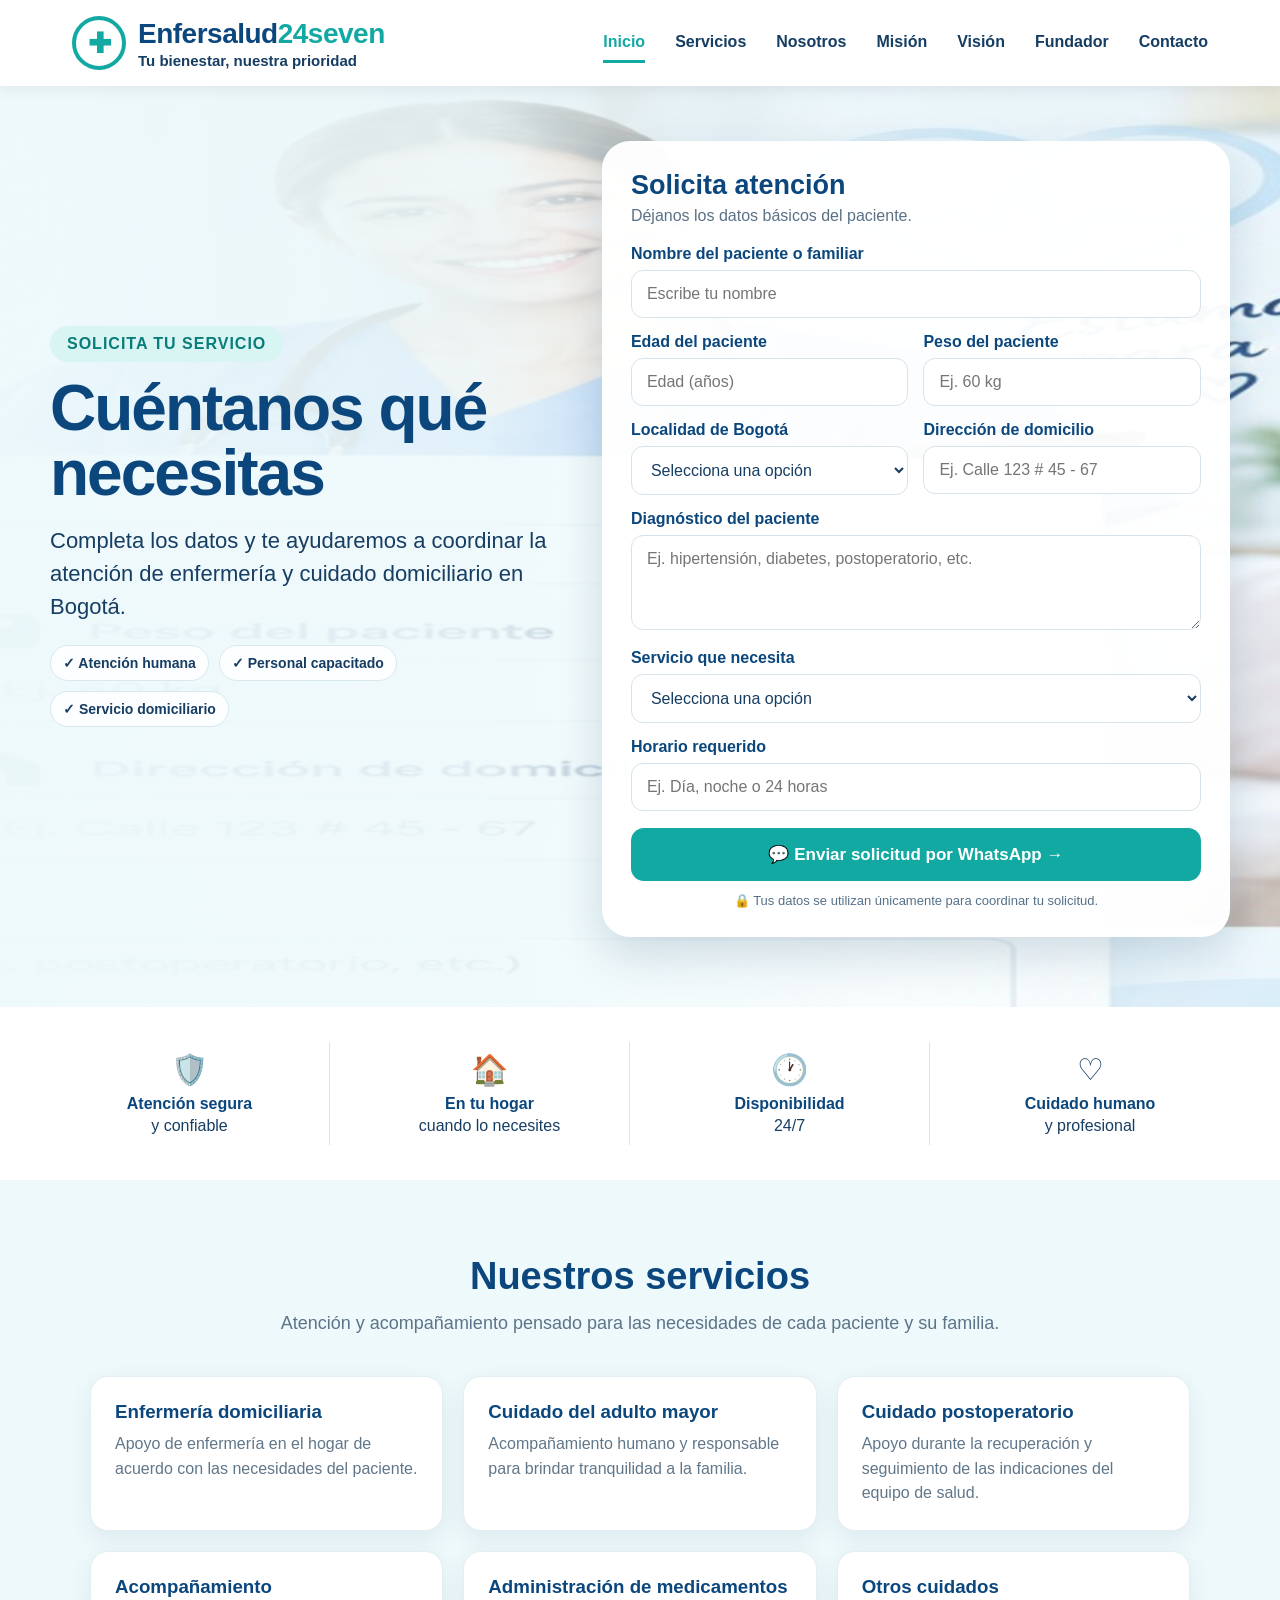
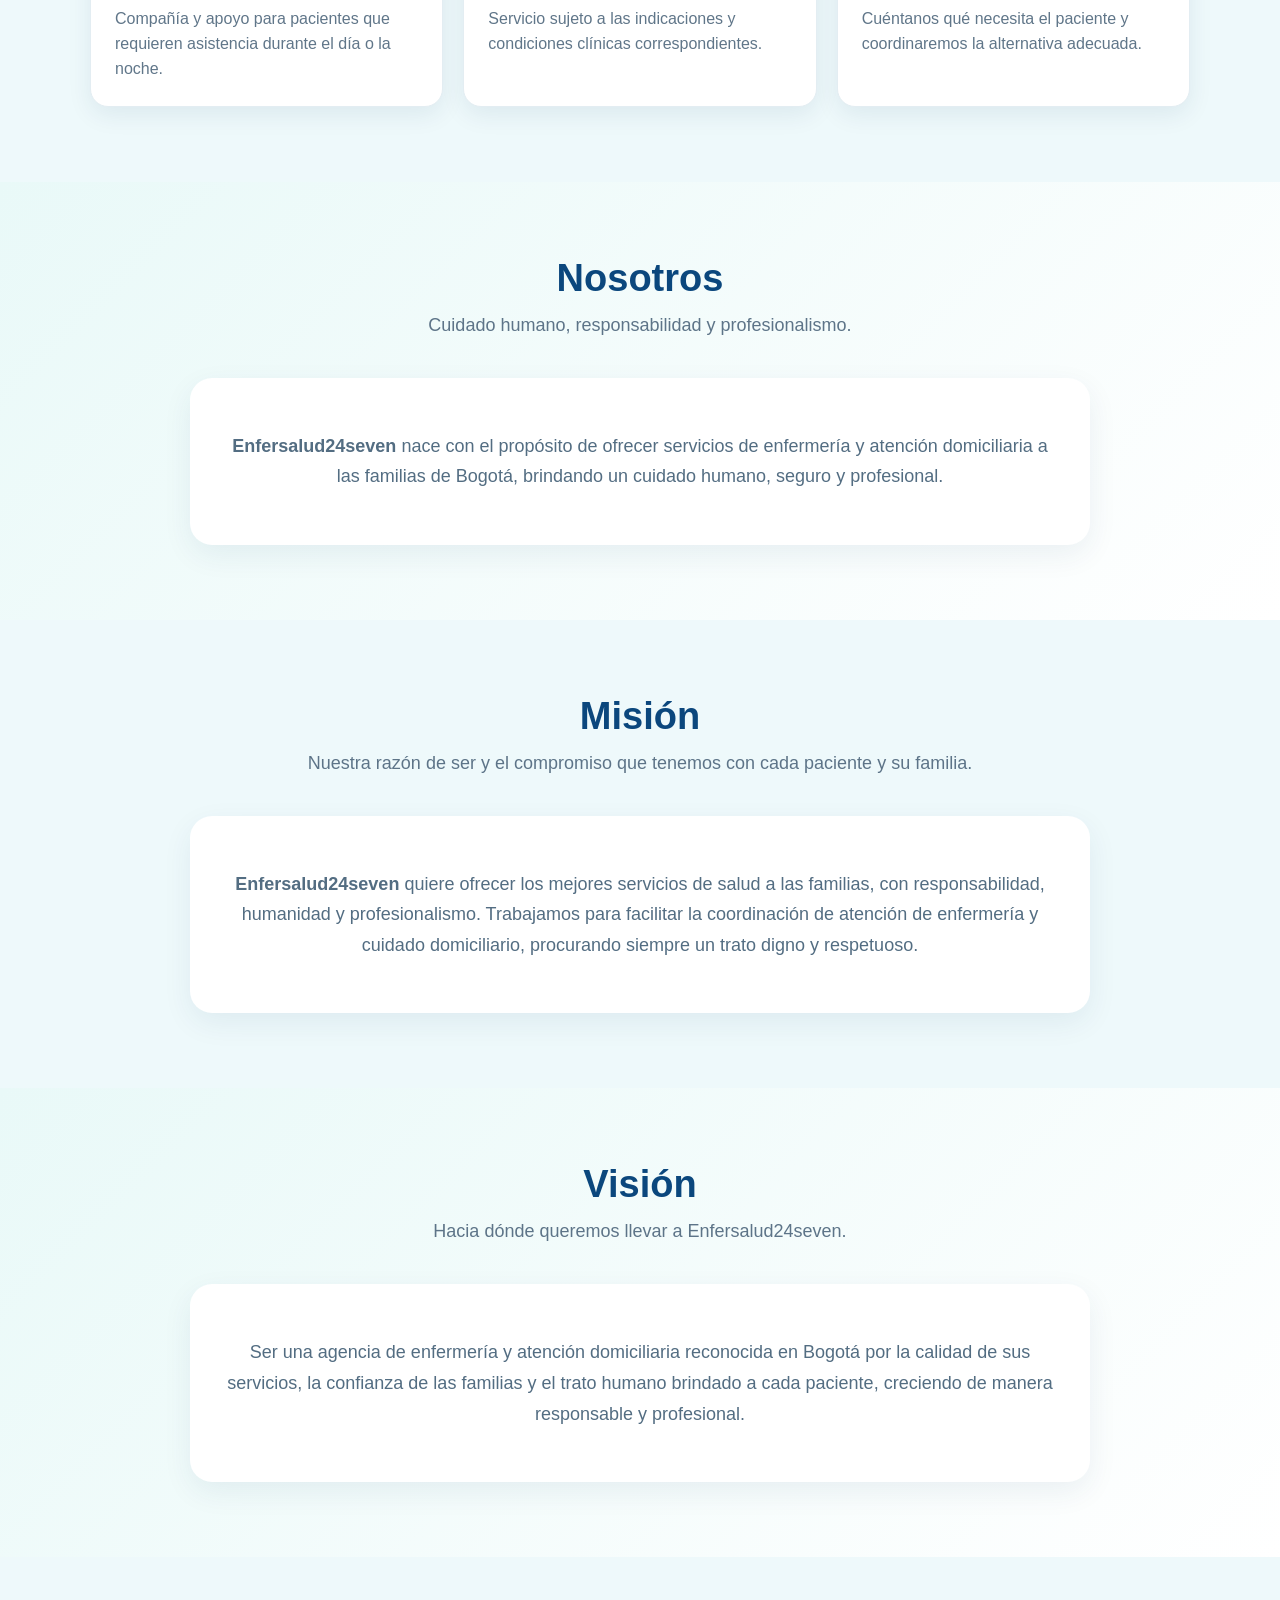
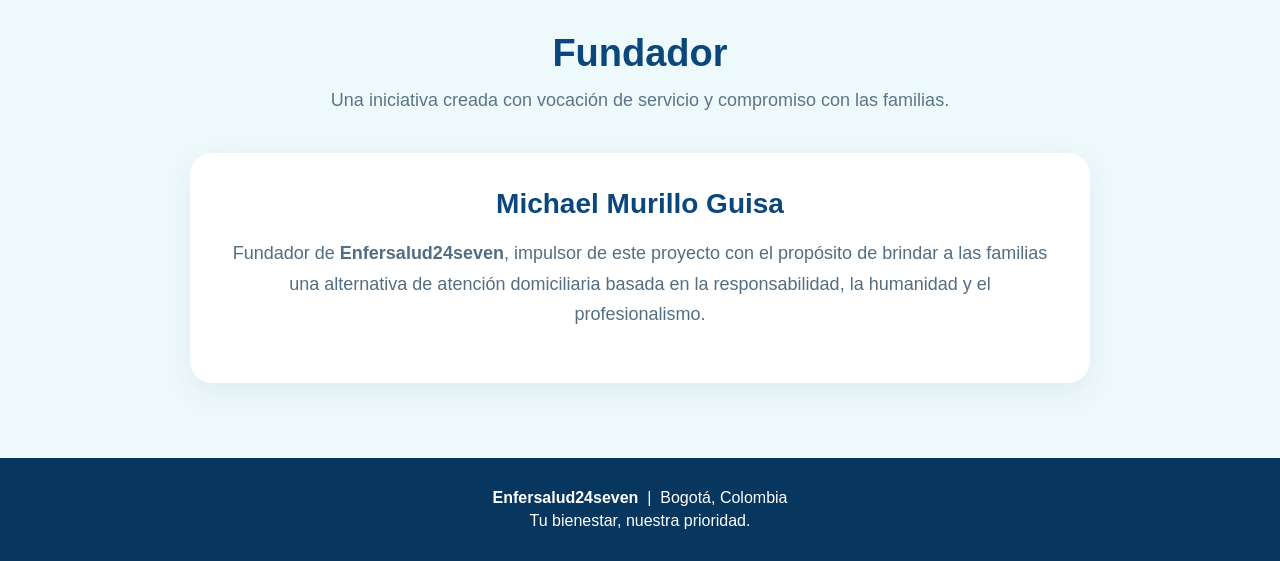
==== commit 44915899: "Add files via upload" ====
--- a/index.html
+++ b/index.html
@@ -283,6 +283,9 @@
       <a class="active" href="#inicio">Inicio</a>
       <a href="#servicios">Servicios</a>
       <a href="#nosotros">Nosotros</a>
+      <a href="#mision">Misión</a>
+      <a href="#vision">Visión</a>
+      <a href="#fundador">Fundador</a>
       <a href="#contacto">Contacto</a>
     </div>
   </nav>
@@ -409,10 +412,62 @@
 
       <div class="about-box">
         <p>
+          <strong>Enfersalud24seven</strong> nace con el propósito de ofrecer servicios
+          de enfermería y atención domiciliaria a las familias de Bogotá,
+          brindando un cuidado humano, seguro y profesional.
+        </p>
+      </div>
+    </div>
+  </section>
+
+  <section class="content" id="mision">
+    <div class="container">
+      <h2 class="section-title">Misión</h2>
+      <p class="section-subtitle">
+        Nuestra razón de ser y el compromiso que tenemos con cada paciente y su familia.
+      </p>
+      <div class="about-box">
+        <p>
           <strong>Enfersalud24seven</strong> quiere ofrecer los mejores servicios de salud
           a las familias, con responsabilidad, humanidad y profesionalismo.
-          Nuestro objetivo es facilitar la coordinación de servicios de enfermería
-          y atención domiciliaria en Bogotá.
+          Trabajamos para facilitar la coordinación de atención de enfermería y cuidado
+          domiciliario, procurando siempre un trato digno y respetuoso.
+        </p>
+      </div>
+    </div>
+  </section>
+
+  <section class="content about" id="vision">
+    <div class="container">
+      <h2 class="section-title">Visión</h2>
+      <p class="section-subtitle">
+        Hacia dónde queremos llevar a Enfersalud24seven.
+      </p>
+      <div class="about-box">
+        <p>
+          Ser una agencia de enfermería y atención domiciliaria reconocida en Bogotá
+          por la calidad de sus servicios, la confianza de las familias y el trato
+          humano brindado a cada paciente, creciendo de manera responsable y
+          profesional.
+        </p>
+      </div>
+    </div>
+  </section>
+
+  <section class="content" id="fundador">
+    <div class="container">
+      <h2 class="section-title">Fundador</h2>
+      <p class="section-subtitle">
+        Una iniciativa creada con vocación de servicio y compromiso con las familias.
+      </p>
+      <div class="about-box">
+        <h3 style="color:var(--azul);font-size:28px;margin:0 0 12px;">
+          Michael Murillo Guisa
+        </h3>
+        <p>
+          Fundador de <strong>Enfersalud24seven</strong>, impulsor de este proyecto
+          con el propósito de brindar a las familias una alternativa de atención
+          domiciliaria basada en la responsabilidad, la humanidad y el profesionalismo.
         </p>
       </div>
     </div>
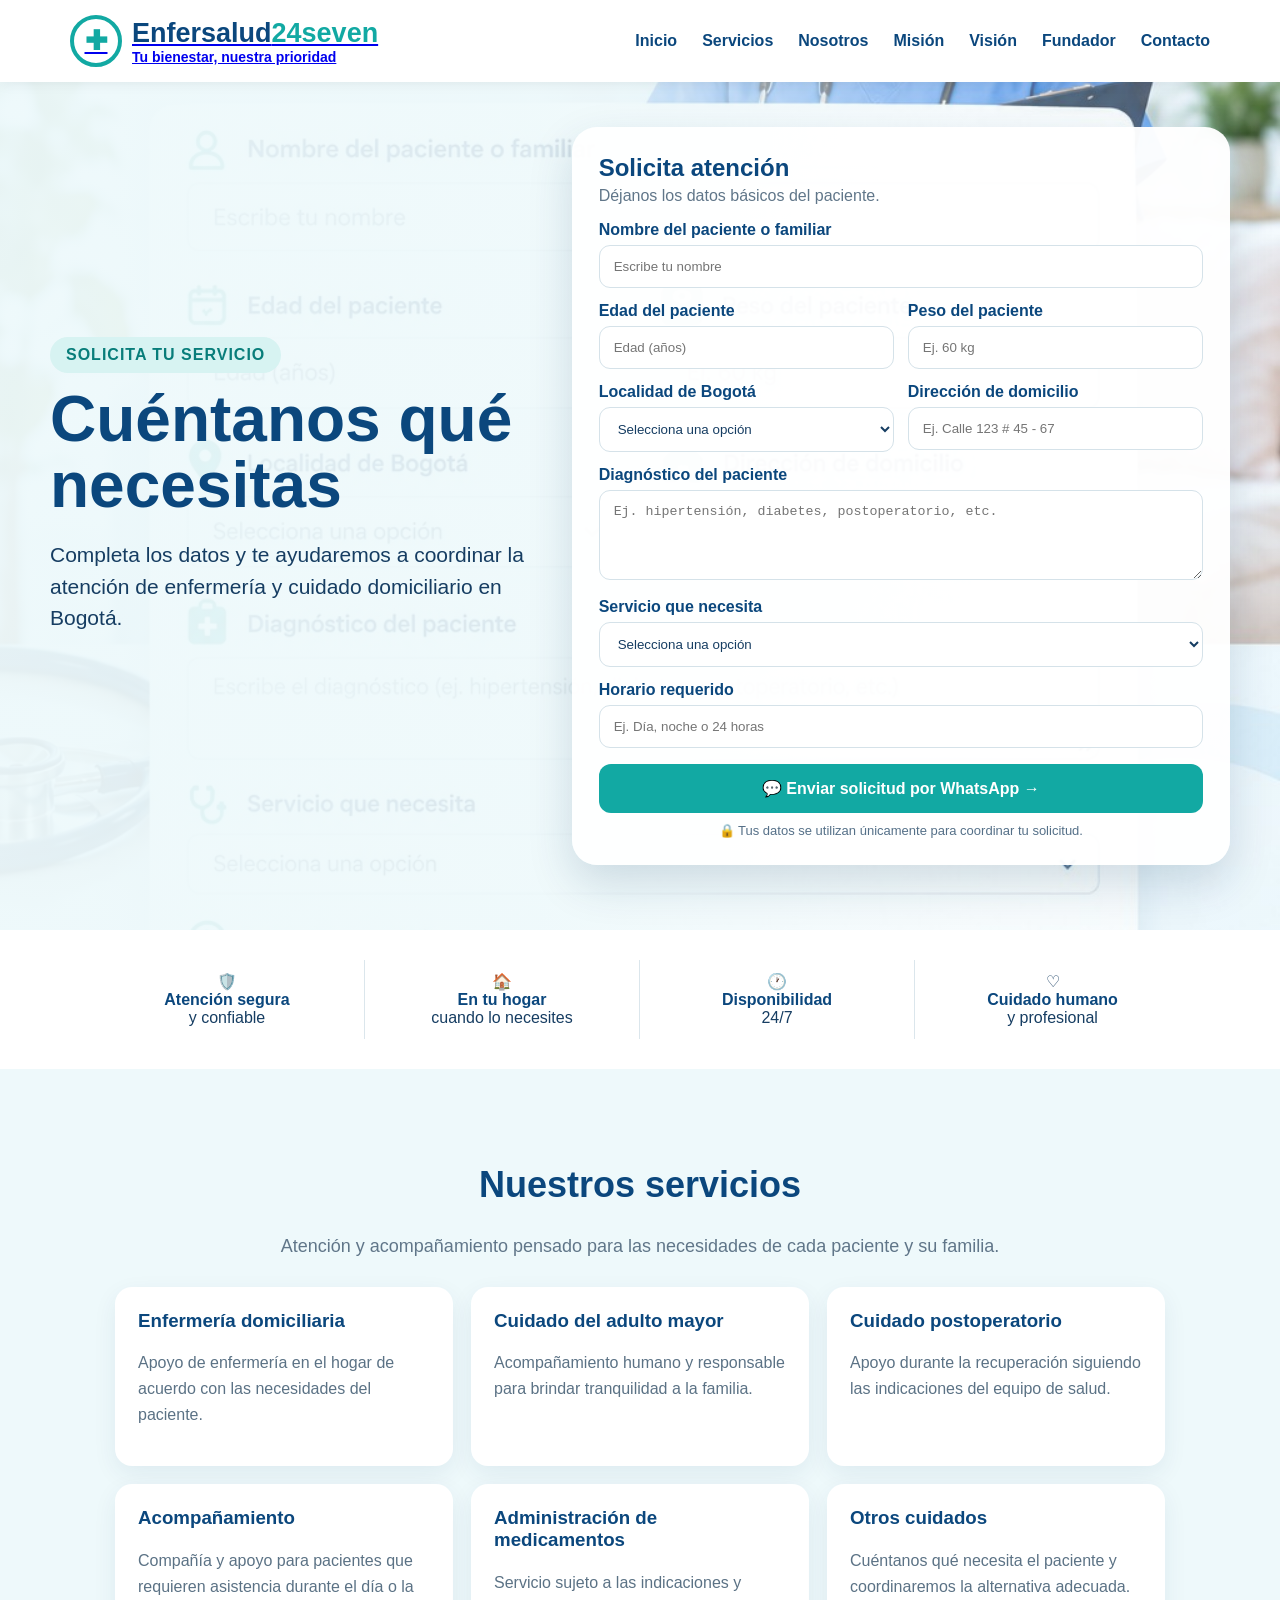
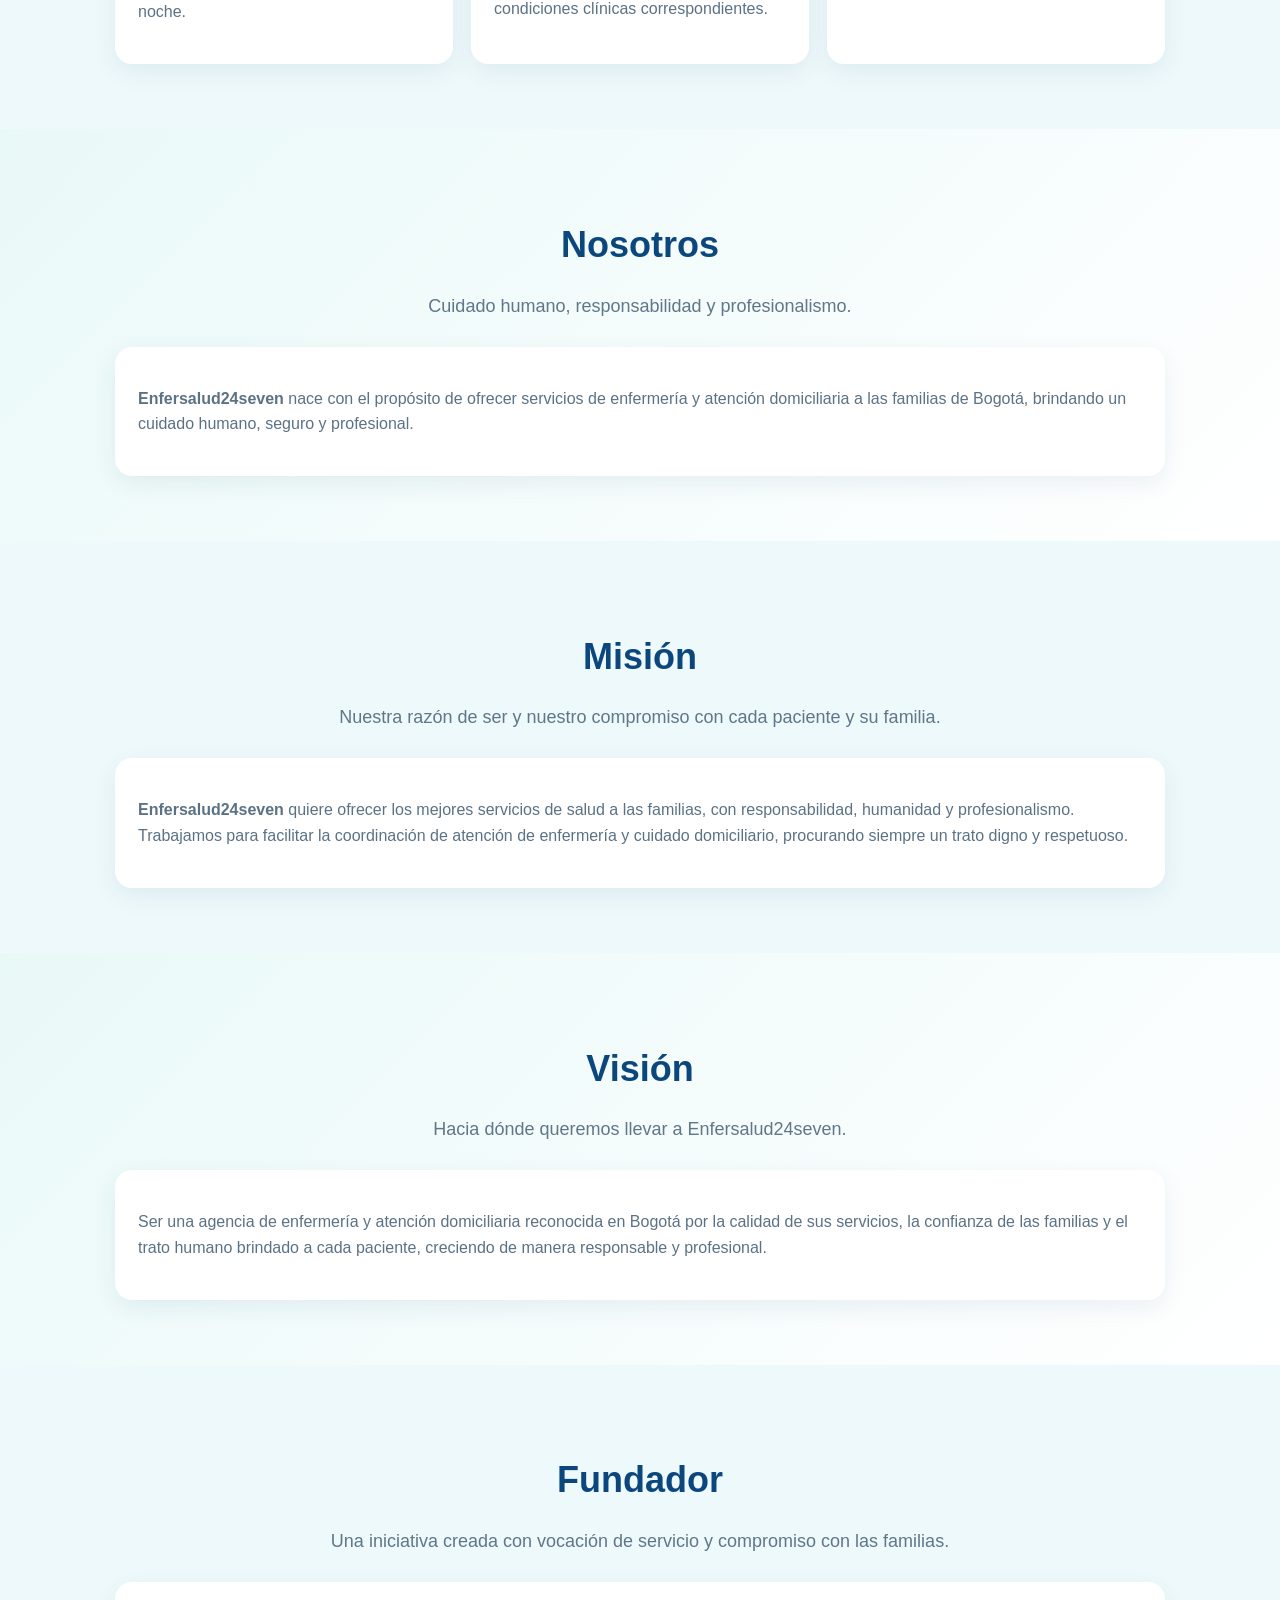
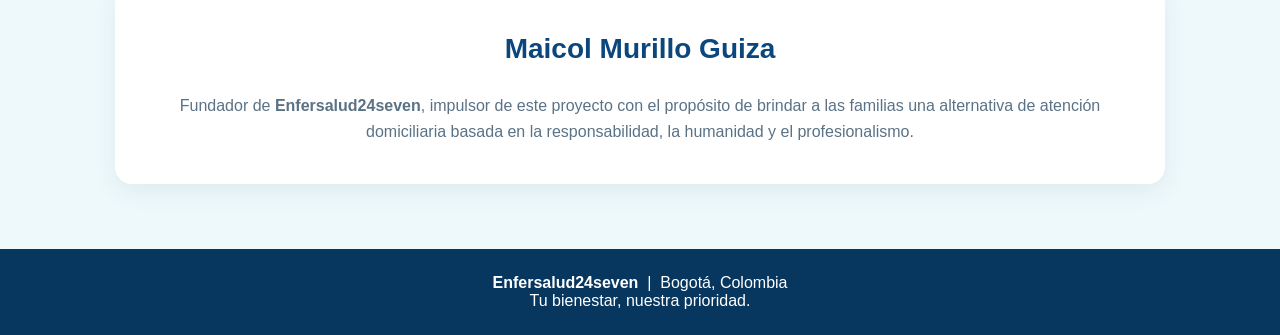
==== commit 2d722ce7: "Add files via upload" ====
--- a/index.html
+++ b/index.html
@@ -1,507 +1,96 @@
 <!DOCTYPE html>
 <html lang="es">
 <head>
-  <meta charset="UTF-8">
-  <meta name="viewport" content="width=device-width, initial-scale=1.0">
-  <meta name="description" content="Enfersalud24seven - Servicios de enfermería y atención domiciliaria en Bogotá.">
-  <title>Enfersalud24seven | Atención de enfermería en Bogotá</title>
-
-  <style>
-    :root{
-      --azul:#0b477d;
-      --azul-oscuro:#07365f;
-      --turquesa:#12a9a3;
-      --turquesa-oscuro:#078b88;
-      --blanco:#ffffff;
-      --fondo:#eef9fb;
-      --texto:#163d62;
-      --borde:#d7e3ea;
-      --sombra:0 18px 45px rgba(7,54,95,.16);
-    }
-
-    *{box-sizing:border-box}
-    html{scroll-behavior:smooth}
-    body{
-      margin:0;
-      font-family:Arial, Helvetica, sans-serif;
-      color:var(--texto);
-      background:var(--fondo);
-    }
-    a{text-decoration:none;color:inherit}
-    button,input,select,textarea{font:inherit}
-
-    /* ENCABEZADO */
-    header{
-      position:sticky;
-      top:0;
-      z-index:1000;
-      background:rgba(255,255,255,.97);
-      box-shadow:0 2px 15px rgba(0,0,0,.08);
-    }
-    .nav{
-      max-width:1180px;
-      margin:auto;
-      min-height:86px;
-      display:flex;
-      align-items:center;
-      justify-content:space-between;
-      padding:12px 22px;
-    }
-    .brand{
-      display:flex;
-      align-items:center;
-      gap:12px;
-    }
-    .brand-icon{
-      width:54px;height:54px;border:4px solid var(--turquesa);
-      border-radius:50%;
-      display:grid;place-items:center;
-      color:var(--turquesa);
-      font-size:28px;
-      font-weight:800;
-    }
-    .brand-name{
-      font-size:28px;
-      font-weight:800;
-      color:var(--azul);
-      letter-spacing:-.5px;
-    }
-    .brand-name span{color:var(--turquesa)}
-    .tagline{font-size:15px;font-weight:600;margin-top:2px}
-    .menu{display:flex;gap:30px;align-items:center;font-weight:700}
-    .menu a{padding:9px 0;border-bottom:3px solid transparent}
-    .menu a:hover,.menu a.active{color:var(--turquesa);border-bottom-color:var(--turquesa)}
-    .menu-toggle{display:none;background:none;border:0;font-size:34px;color:var(--azul);cursor:pointer}
-
-    /* HERO */
-    .hero{
-      position:relative;
-      min-height:calc(100vh - 86px);
-      display:flex;
-      align-items:center;
-      overflow:hidden;
-      background:
-        linear-gradient(90deg,rgba(238,249,251,.98) 0%,rgba(238,249,251,.92) 38%,rgba(238,249,251,.45) 68%,rgba(238,249,251,.18) 100%),
-        url("fondo-enfersalud.jpg") center/cover no-repeat;
-      padding:55px 20px 70px;
-    }
-    .hero-inner{
-      width:100%;
-      max-width:1180px;
-      margin:auto;
-      display:grid;
-      grid-template-columns: .9fr 1.1fr;
-      gap:38px;
-      align-items:center;
-    }
-    .eyebrow{
-      display:inline-block;
-      padding:9px 17px;
-      border-radius:24px;
-      background:#d8f4f3;
-      color:#087d7a;
-      font-weight:800;
-      letter-spacing:1px;
-      margin-bottom:14px;
-    }
-    h1{
-      font-size:clamp(42px,5vw,68px);
-      line-height:1.02;
-      margin:0 0 18px;
-      color:var(--azul);
-      letter-spacing:-2px;
-    }
-    .hero-copy{
-      font-size:22px;
-      line-height:1.5;
-      margin:0 0 22px;
-      max-width:560px;
-    }
-    .trust{
-      display:flex;flex-wrap:wrap;gap:10px;
-      margin:18px 0 25px;
-    }
-    .trust span{
-      background:rgba(255,255,255,.9);
-      border:1px solid #d8e9ee;
-      border-radius:18px;
-      padding:9px 12px;
-      font-weight:700;
-      font-size:14px;
-    }
-
-    /* FORMULARIO */
-    .card{
-      background:rgba(255,255,255,.97);
-      border-radius:28px;
-      padding:28px;
-      box-shadow:var(--sombra);
-      border:1px solid rgba(255,255,255,.85);
-    }
-    .card h2{margin:0 0 6px;color:var(--azul);font-size:27px}
-    .card p{margin:0 0 20px;color:#5a7186}
-    .form-grid{
-      display:grid;
-      grid-template-columns:1fr 1fr;
-      gap:15px;
-    }
-    .field.full{grid-column:1/-1}
-    label{
-      display:block;
-      font-weight:800;
-      margin:0 0 7px;
-      color:var(--azul);
-    }
-    input,select,textarea{
-      width:100%;
-      border:1.5px solid var(--borde);
-      border-radius:12px;
-      padding:14px 15px;
-      outline:none;
-      color:var(--texto);
-      background:#fff;
-    }
-    input:focus,select:focus,textarea:focus{
-      border-color:var(--turquesa);
-      box-shadow:0 0 0 3px rgba(18,169,163,.12);
-    }
-    textarea{min-height:95px;resize:vertical}
-    .submit{
-      width:100%;
-      border:0;
-      border-radius:13px;
-      padding:16px;
-      margin-top:17px;
-      background:var(--turquesa);
-      color:white;
-      font-weight:800;
-      font-size:17px;
-      cursor:pointer;
-      transition:.2s;
-    }
-    .submit:hover{background:var(--turquesa-oscuro);transform:translateY(-1px)}
-    .secure{text-align:center;margin:12px 0 0;font-size:13px;color:#557088}
-
-    /* BENEFICIOS */
-    .benefits{
-      background:#fff;
-      padding:35px 20px;
-    }
-    .benefit-grid{
-      max-width:1180px;margin:auto;
-      display:grid;grid-template-columns:repeat(4,1fr);
-      gap:20px;
-    }
-    .benefit{text-align:center;padding:10px 15px;border-right:1px solid #dbe6ec}
-    .benefit:last-child{border-right:0}
-    .icon{font-size:30px;margin-bottom:8px}
-    .benefit strong{display:block;color:var(--azul);margin-bottom:4px}
-
-    /* SECCIONES */
-    section.content{padding:75px 20px}
-    .container{max-width:1100px;margin:auto}
-    .section-title{text-align:center;color:var(--azul);font-size:38px;margin:0 0 12px}
-    .section-subtitle{text-align:center;max-width:760px;margin:0 auto 38px;color:#5d7488;font-size:18px;line-height:1.55}
-    .service-grid{display:grid;grid-template-columns:repeat(3,1fr);gap:20px}
-    .service{
-      background:#fff;border-radius:18px;padding:24px;
-      box-shadow:0 8px 25px rgba(7,54,95,.08);
-      border:1px solid #e3edf2;
-    }
-    .service h3{color:var(--azul);margin:0 0 9px}
-    .service p{line-height:1.55;color:#607689;margin:0}
-
-    .about{
-      background:linear-gradient(135deg,#e9f9f8,#fff);
-    }
-    .about-box{
-      max-width:900px;margin:auto;text-align:center;
-      background:#fff;padding:35px;border-radius:22px;
-      box-shadow:0 10px 30px rgba(7,54,95,.07);
-    }
-    .about-box p{font-size:18px;line-height:1.7;color:#536d82}
-
-    /* FOOTER */
-    footer{
-      background:var(--azul-oscuro);
-      color:white;text-align:center;padding:26px 20px;
-    }
-    footer p{margin:5px 0}
-
-    @media(max-width:900px){
-      .hero-inner{grid-template-columns:1fr}
-      .hero{background:
-        linear-gradient(rgba(238,249,251,.93),rgba(238,249,251,.96)),
-        url("fondo-enfersalud.jpg") center/cover no-repeat;}
-      .hero-copy{font-size:19px}
-      .benefit-grid{grid-template-columns:repeat(2,1fr)}
-      .benefit:nth-child(2){border-right:0}
-      .service-grid{grid-template-columns:1fr 1fr}
-    }
-
-    @media(max-width:700px){
-      .nav{min-height:72px;padding:9px 15px}
-      .brand-icon{width:44px;height:44px;font-size:22px}
-      .brand-name{font-size:20px}
-      .tagline{font-size:12px}
-      .menu-toggle{display:block}
-      .menu{
-        display:none;position:absolute;left:0;right:0;top:72px;
-        background:#fff;flex-direction:column;gap:0;padding:10px 20px;
-        box-shadow:0 10px 20px rgba(0,0,0,.1)
-      }
-      .menu.open{display:flex}
-      .menu a{width:100%;padding:13px 0}
-      .hero{padding:35px 14px 45px;min-height:auto}
-      h1{font-size:42px}
-      .card{padding:20px;border-radius:20px}
-      .form-grid{grid-template-columns:1fr}
-      .field.full{grid-column:auto}
-      .benefit-grid{grid-template-columns:1fr 1fr;gap:5px}
-      .benefit{border-right:0!important}
-      section.content{padding:55px 15px}
-      .service-grid{grid-template-columns:1fr}
-      .section-title{font-size:31px}
-    }
-  </style>
+<meta charset="UTF-8">
+<meta name="viewport" content="width=device-width, initial-scale=1.0">
+<title>Enfersalud24seven | Atención domiciliaria</title>
+<style>
+*{box-sizing:border-box}html{scroll-behavior:smooth}
+body{margin:0;font-family:Arial,sans-serif;color:#163d62;background:#eef9fb}
+header{position:sticky;top:0;z-index:10;background:#fff;box-shadow:0 2px 12px #0001}
+.nav{max-width:1180px;margin:auto;min-height:82px;display:flex;align-items:center;justify-content:space-between;padding:10px 20px}
+.brand{display:flex;align-items:center;gap:10px}.logo{width:52px;height:52px;border:4px solid #12a9a3;border-radius:50%;display:grid;place-items:center;color:#12a9a3;font-size:27px;font-weight:bold}
+.name{font-size:27px;font-weight:800;color:#0b477d}.name span{color:#12a9a3}.tag{font-size:14px;font-weight:600}
+.menu{display:flex;gap:25px;font-weight:bold}.menu a{text-decoration:none;color:#0b477d}.menu a:hover{color:#12a9a3}
+.toggle{display:none;border:0;background:none;font-size:30px;color:#0b477d}
+.hero{min-height:calc(100vh - 82px);padding:45px 18px 65px;background-image:linear-gradient(90deg,#eef9fbf5 0%,#eef9fbe8 42%,#eef9fb66 75%,#eef9fb22 100%),url("[data-uri]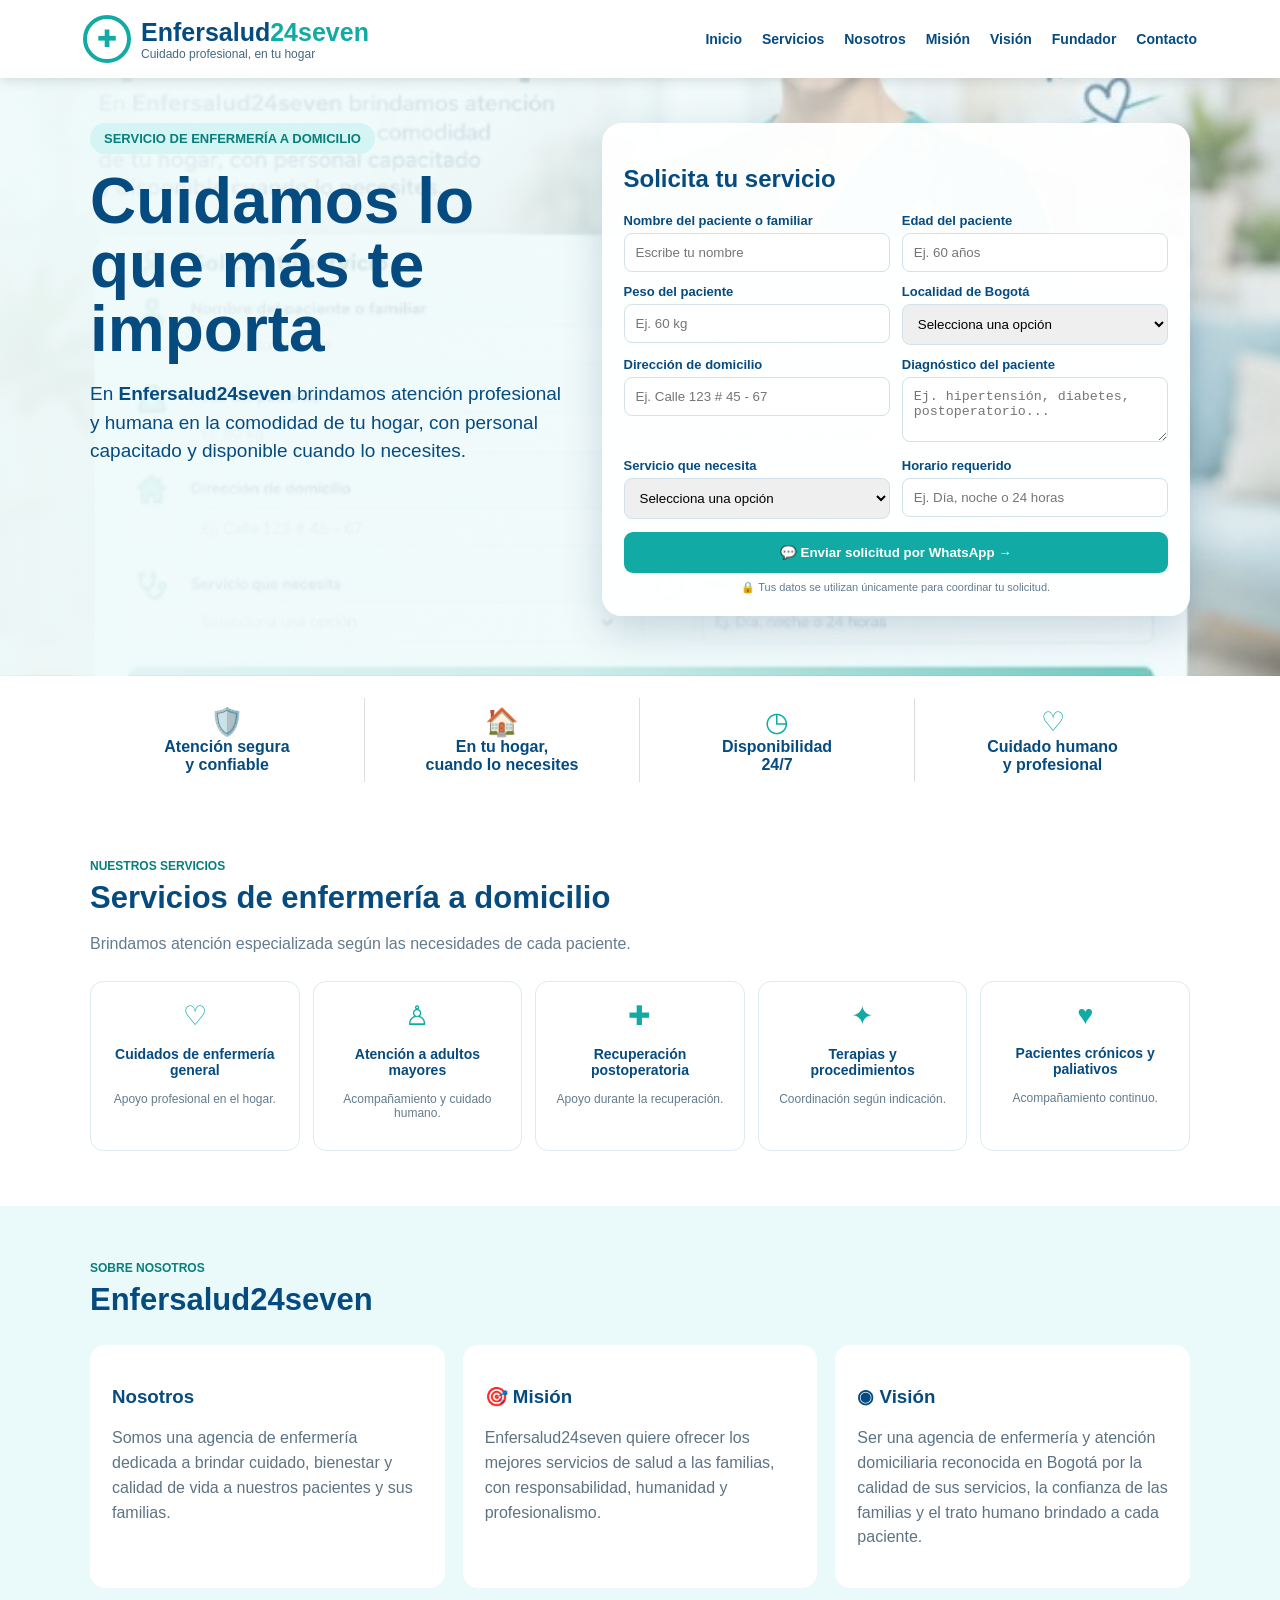
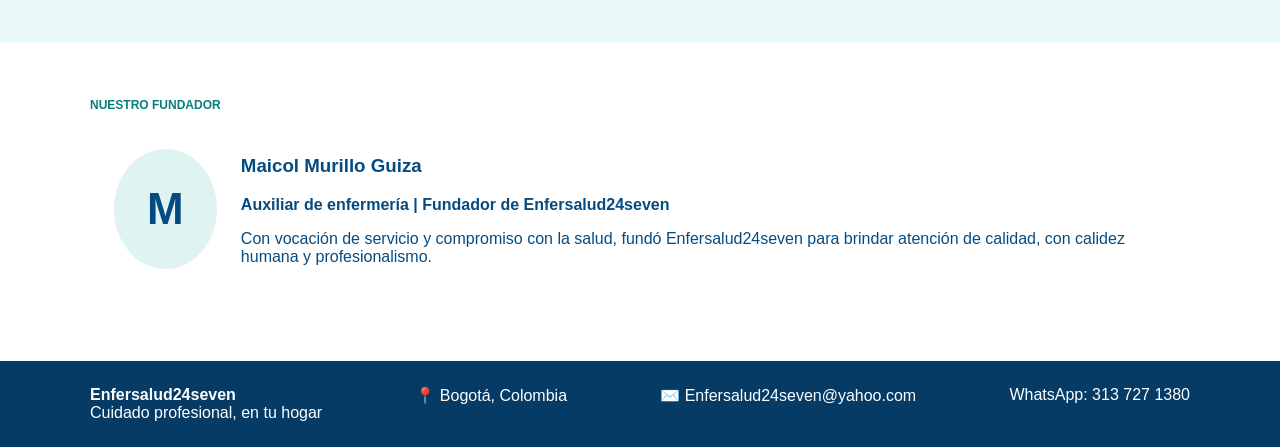
==== commit a40f7b8e: "Add files via upload" ====
--- a/index.html
+++ b/index.html
@@ -1,96 +1,9 @@
-<!DOCTYPE html>
-<html lang="es">
-<head>
-<meta charset="UTF-8">
-<meta name="viewport" content="width=device-width, initial-scale=1.0">
-<title>Enfersalud24seven | Atención domiciliaria</title>
-<style>
-*{box-sizing:border-box}html{scroll-behavior:smooth}
-body{margin:0;font-family:Arial,sans-serif;color:#163d62;background:#eef9fb}
-header{position:sticky;top:0;z-index:10;background:#fff;box-shadow:0 2px 12px #0001}
-.nav{max-width:1180px;margin:auto;min-height:82px;display:flex;align-items:center;justify-content:space-between;padding:10px 20px}
-.brand{display:flex;align-items:center;gap:10px}.logo{width:52px;height:52px;border:4px solid #12a9a3;border-radius:50%;display:grid;place-items:center;color:#12a9a3;font-size:27px;font-weight:bold}
-.name{font-size:27px;font-weight:800;color:#0b477d}.name span{color:#12a9a3}.tag{font-size:14px;font-weight:600}
-.menu{display:flex;gap:25px;font-weight:bold}.menu a{text-decoration:none;color:#0b477d}.menu a:hover{color:#12a9a3}
-.toggle{display:none;border:0;background:none;font-size:30px;color:#0b477d}
-.hero{min-height:calc(100vh - 82px);padding:45px 18px 65px;background-image:linear-gradient(90deg,#eef9fbf5 0%,#eef9fbe8 42%,#eef9fb66 75%,#eef9fb22 100%),url("[data-uri]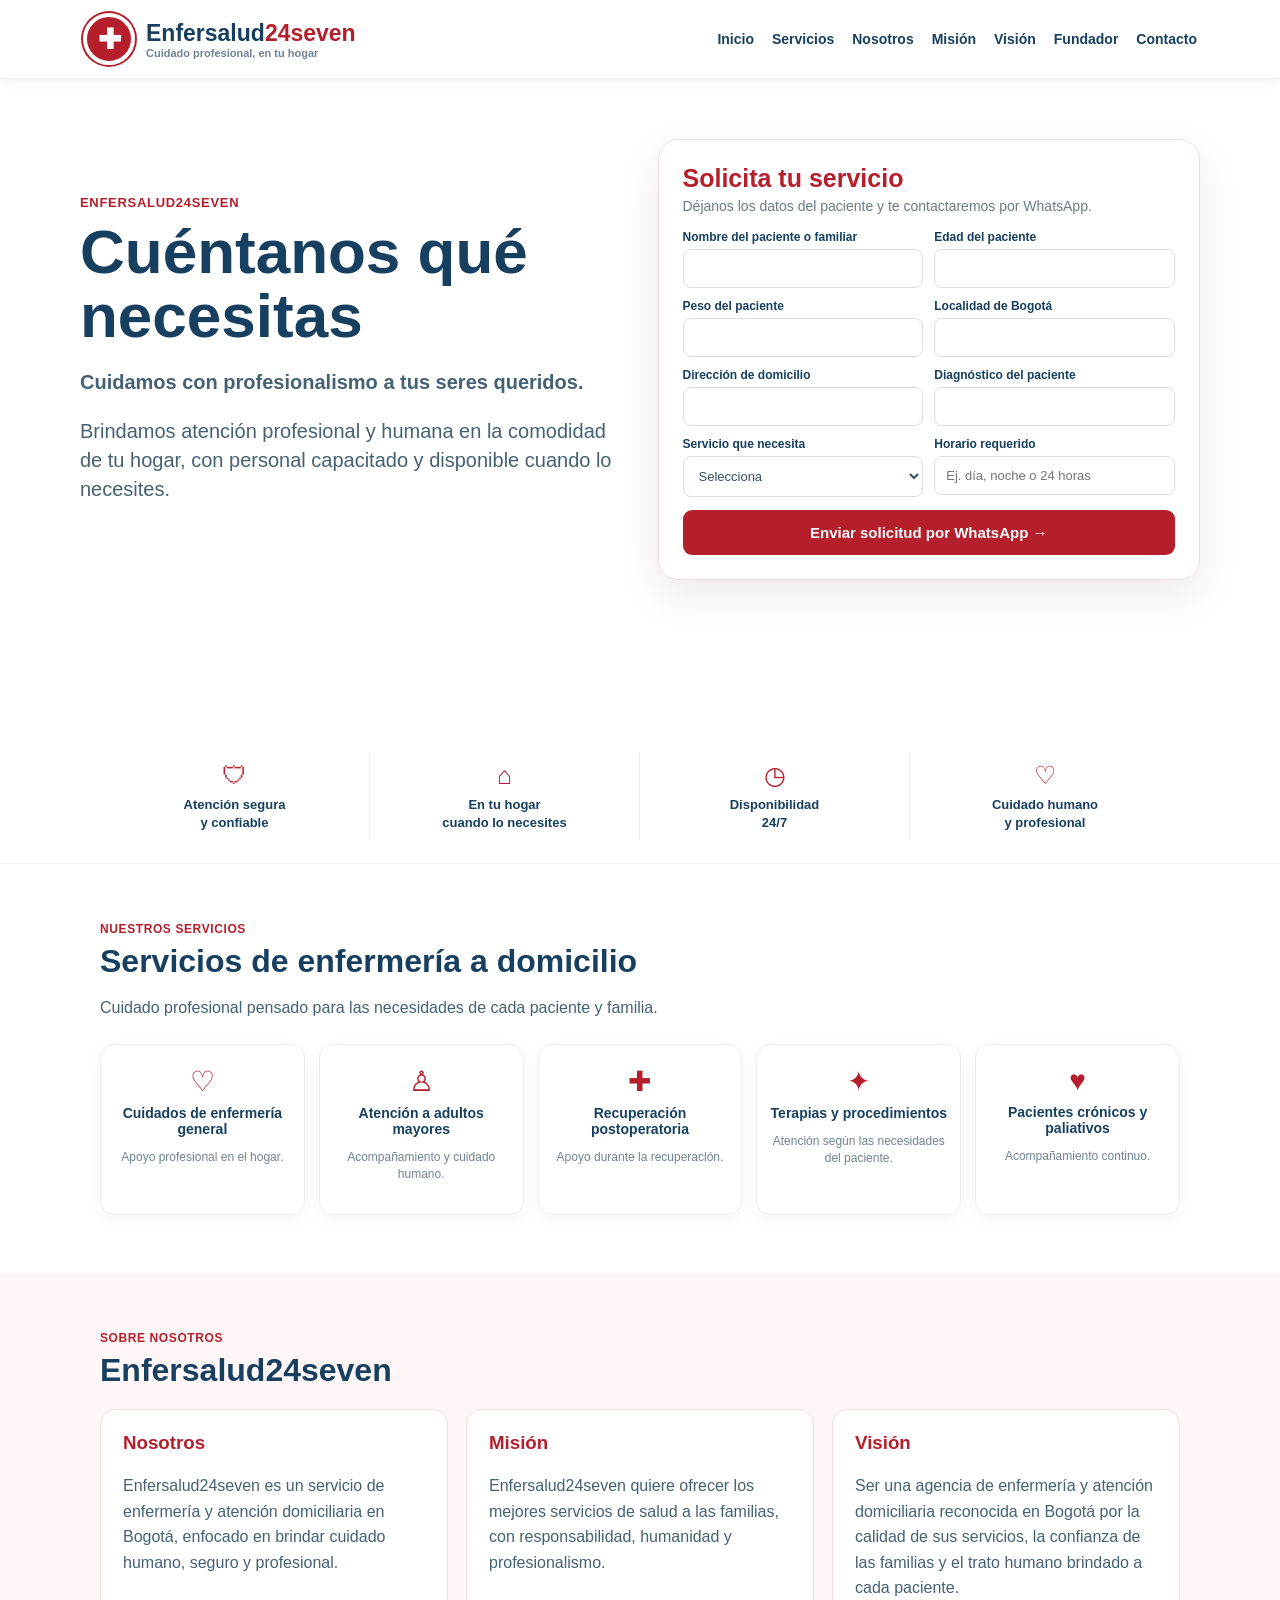
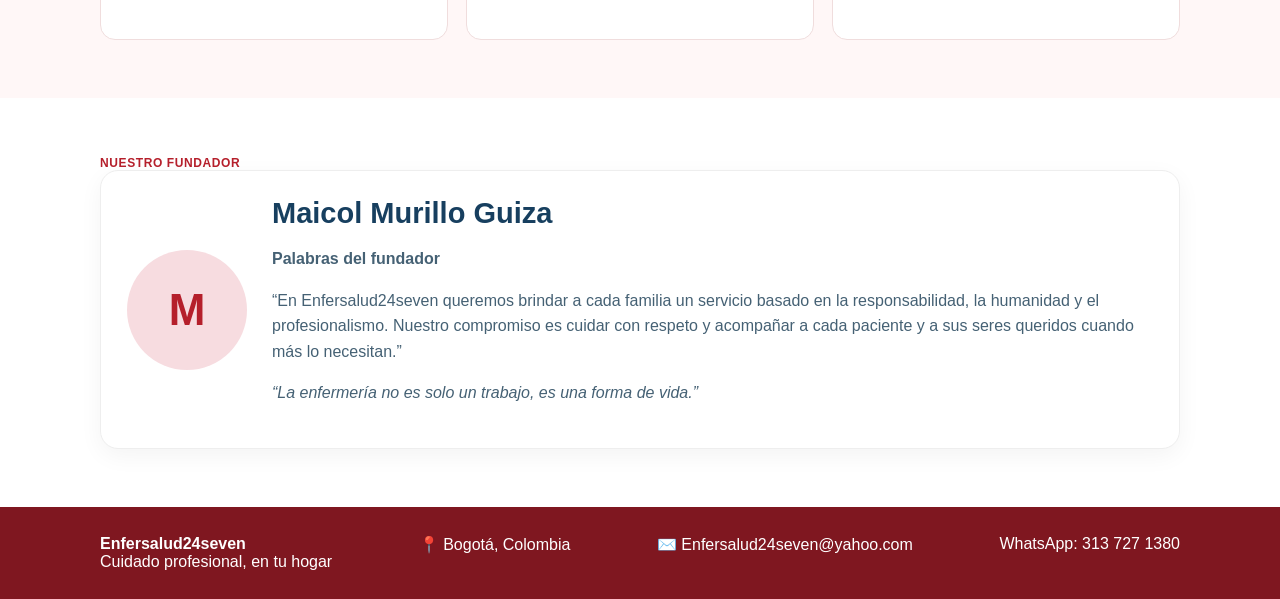
==== commit 5b7a4990: "Add files via upload" ====
--- a/index.html
+++ b/index.html
@@ -1,9 +1,102 @@
-<!doctype html><html lang="es"><head><meta charset="utf-8"><meta name="viewport" content="width=device-width,initial-scale=1"><title>Enfersalud24seven | Enfermería a domicilio</title><style>:root{--b:#064b80;--t:#11aaa5;--m:#647b8c}*{box-sizing:border-box}html{scroll-behavior:smooth}body{margin:0;font-family:Arial,sans-serif;color:var(--b)}header{position:sticky;top:0;z-index:10;background:#fff;box-shadow:0 2px 12px #0002}.nav{max-width:1150px;margin:auto;padding:10px 18px;min-height:78px;display:flex;align-items:center;justify-content:space-between}.brand{display:flex;gap:10px;align-items:center;color:var(--b);text-decoration:none}.logo{width:48px;height:48px;border:4px solid var(--t);border-radius:50%;display:grid;place-items:center;color:var(--t);font-size:24px}.name{font-size:25px;font-weight:800}.name span{color:var(--t)}.tag{font-size:12px;color:#46687d}.menu{display:flex;gap:20px}.menu a{color:var(--b);text-decoration:none;font-weight:700;font-size:14px}.btn{display:none}.hero{padding:45px 18px 60px;background:linear-gradient(90deg,#effafaf5,#effafad8 45%,#effafa55),url("[data-uri] ");background-size:cover;background-position:center}.inner{max-width:1100px;margin:auto;display:grid;grid-template-columns:.9fr 1.1fr;gap:30px}.badge{display:inline-block;background:#d4f5f3;color:#087f7b;border-radius:20px;padding:8px 14px;font-weight:800;font-size:13px}h1{font-size:clamp(42px,5vw,64px);line-height:1;margin:15px 0}.copy{font-size:19px;line-height:1.5}.card{background:#fffffff5;border-radius:20px;padding:22px;box-shadow:0 15px 40px #003c6430}.grid{display:grid;grid-template-columns:1fr 1fr;gap:12px}label{display:block;font-size:13px;font-weight:800;margin-bottom:5px}input,select{width:100%;padding:11px;border:1px solid #d3e2e8;border-radius:8px}textarea{width:100%;min-height:65px;padding:11px;border:1px solid #d3e2e8;border-radius:8px}.full{grid-column:1/-1}.send{width:100%;margin-top:13px;padding:13px;border:0;border-radius:9px;background:var(--t);color:#fff;font-weight:800}.safe{text-align:center;color:var(--m);font-size:11px;margin-top:8px}.trust{padding:22px}.trustgrid{max-width:1100px;margin:auto;display:grid;grid-template-columns:repeat(4,1fr)}.trust{text-align:center}.ti{padding:8px;border-right:1px solid #ddd}.ti:last-child{border:0}.icon{font-size:27px;color:var(--t)}section{padding:55px 18px}.wrap{max-width:1100px;margin:auto}.ey{font-size:12px;color:#087f7b;font-weight:800}.title{font-size:31px;margin:7px 0}.sub{color:var(--m);line-height:1.5}.services{display:grid;grid-template-columns:repeat(5,1fr);gap:13px;margin-top:25px}.service{border:1px solid #dcebef;border-radius:13px;padding:18px;text-align:center}.service h3{font-size:14px}.service p{font-size:12px;color:var(--m)}.about{background:#eaf9fa}.boxes{display:grid;grid-template-columns:repeat(3,1fr);gap:18px}.box{background:#fff;border-radius:15px;padding:22px;margin-top:20px}.box p{color:#5d7383;line-height:1.55}.founder{background:#fff;border-radius:18px;padding:24px;display:flex;gap:24px;align-items:center}.avatar{width:120px;height:120px;border-radius:50%;background:#dff3f3;display:grid;place-items:center;font-size:44px;font-weight:800}footer{background:#063b66;color:#fff;padding:25px 18px}.foot{max-width:1100px;margin:auto;display:flex;justify-content:space-between;gap:12px;flex-wrap:wrap}@media(max-width:850px){.inner{grid-template-columns:1fr}.services{grid-template-columns:repeat(2,1fr)}.boxes{grid-template-columns:1fr}.menu{display:none}.btn{display:block;border:0;background:none;font-size:28px;color:var(--b)}.grid{grid-template-columns:1fr}.full{grid-column:auto}}@media(max-width:600px){.services{grid-template-columns:1fr}.trustgrid{grid-template-columns:1fr 1fr}.founder{display:block;text-align:center}.avatar{margin:auto auto 15px}.foot{display:block;text-align:center}}</style></head><body><header><nav class="nav"><a class="brand" href="#inicio"><div class="logo">✚</div><div><div class="name">Enfersalud<span>24seven</span></div><div class="tag">Cuidado profesional, en tu hogar</div></div></a><button class="btn" onclick="document.querySelector('.menu').style.display=document.querySelector('.menu').style.display==='flex'?'none':'flex'">☰</button><div class="menu"><a href="#inicio">Inicio</a><a href="#servicios">Servicios</a><a href="#nosotros">Nosotros</a><a href="#mision">Misión</a><a href="#vision">Visión</a><a href="#fundador">Fundador</a><a href="#contacto">Contacto</a></div></nav></header><section class="hero" id="inicio"><div class="inner"><div><span class="badge">SERVICIO DE ENFERMERÍA A DOMICILIO</span><h1>Cuidamos lo que más te importa</h1><p class="copy">En <strong>Enfersalud24seven</strong> brindamos atención profesional y humana en la comodidad de tu hogar, con personal capacitado y disponible cuando lo necesites.</p></div><div class="card" id="contacto"><h2>Solicita tu servicio</h2><form id="f"><div class="grid"><div><label>Nombre del paciente o familiar</label><input name="nombre" required placeholder="Escribe tu nombre"></div><div><label>Edad del paciente</label><input name="edad" type="number" placeholder="Ej. 60 años"></div><div><label>Peso del paciente</label><input name="peso" placeholder="Ej. 60 kg"></div><div><label>Localidad de Bogotá</label><select name="localidad"><option>Selecciona una opción</option><option>Kennedy</option><option>Chapinero</option><option>Engativá</option><option>Fontibón</option><option>Suba</option><option>Usaquén</option><option>Bosa</option><option>Otra</option></select></div><div><label>Dirección de domicilio</label><input name="direccion" placeholder="Ej. Calle 123 # 45 - 67"></div><div><label>Diagnóstico del paciente</label><textarea name="diagnostico" placeholder="Ej. hipertensión, diabetes, postoperatorio..."></textarea></div><div><label>Servicio que necesita</label><select name="servicio"><option>Selecciona una opción</option><option>Enfermería domiciliaria</option><option>Cuidado de adulto mayor</option><option>Acompañamiento</option><option>Cuidado postoperatorio</option><option>Administración de medicamentos</option><option>Otro</option></select></div><div><label>Horario requerido</label><input name="horario" placeholder="Ej. Día, noche o 24 horas"></div></div><button class="send">💬 Enviar solicitud por WhatsApp →</button><div class="safe">🔒 Tus datos se utilizan únicamente para coordinar tu solicitud.</div></form></div></div></section><div class="trust"><div class="trustgrid"><div class="ti"><div class="icon">🛡️</div><strong>Atención segura<br>y confiable</strong></div><div class="ti"><div class="icon">🏠</div><strong>En tu hogar,<br>cuando lo necesites</strong></div><div class="ti"><div class="icon">◷</div><strong>Disponibilidad<br>24/7</strong></div><div class="ti"><div class="icon">♡</div><strong>Cuidado humano<br>y profesional</strong></div></div></div><section id="servicios"><div class="wrap"><div class="ey">NUESTROS SERVICIOS</div><h2 class="title">Servicios de enfermería a domicilio</h2><p class="sub">Brindamos atención especializada según las necesidades de cada paciente.</p><div class="services"><div class="service"><div class="icon">♡</div><h3>Cuidados de enfermería general</h3><p>Apoyo profesional en el hogar.</p></div><div class="service"><div class="icon">♙</div><h3>Atención a adultos mayores</h3><p>Acompañamiento y cuidado humano.</p></div><div class="service"><div class="icon">✚</div><h3>Recuperación postoperatoria</h3><p>Apoyo durante la recuperación.</p></div><div class="service"><div class="icon">✦</div><h3>Terapias y procedimientos</h3><p>Coordinación según indicación.</p></div><div class="service"><div class="icon">♥</div><h3>Pacientes crónicos y paliativos</h3><p>Acompañamiento continuo.</p></div></div></div></section><section class="about" id="nosotros"><div class="wrap"><div class="ey">SOBRE NOSOTROS</div><h2 class="title">Enfersalud24seven</h2><div class="boxes"><div class="box"><h3>Nosotros</h3><p>Somos una agencia de enfermería dedicada a brindar cuidado, bienestar y calidad de vida a nuestros pacientes y sus familias.</p></div><div class="box" id="mision"><h3>🎯 Misión</h3><p>Enfersalud24seven quiere ofrecer los mejores servicios de salud a las familias, con responsabilidad, humanidad y profesionalismo.</p></div><div class="box" id="vision"><h3>◉ Visión</h3><p>Ser una agencia de enfermería y atención domiciliaria reconocida en Bogotá por la calidad de sus servicios, la confianza de las familias y el trato humano brindado a cada paciente.</p></div></div></div></section><section id="fundador"><div class="wrap"><div class="ey">NUESTRO FUNDADOR</div><div class="founder"><div class="avatar">M</div><div><h3>Maicol Murillo Guiza</h3><p><strong>Auxiliar de enfermería | Fundador de Enfersalud24seven</strong></p><p>Con vocación de servicio y compromiso con la salud, fundó Enfersalud24seven para brindar atención de calidad, con calidez humana y profesionalismo.</p></div></div></div></section><footer><div class="foot"><div><strong>Enfersalud24seven</strong><br>Cuidado profesional, en tu hogar</div><div>📍 Bogotá, Colombia</div><div>✉️ Enfersalud24seven@yahoo.com</div><div>WhatsApp: 313 727 1380</div></div></footer><script>document.getElementById('f').addEventListener('submit',function(e){e.preventDefault();let d=new FormData(this);let m=`Hola, Enfersalud24seven. Quiero solicitar un servicio de enfermería a domicilio.
-Nombre: ${d.get('nombre')}
-Edad: ${d.get('edad')}
-Peso: ${d.get('peso')}
-Localidad: ${d.get('localidad')}
-Dirección: ${d.get('direccion')}
-Diagnóstico: ${d.get('diagnostico')}
-Servicio: ${d.get('servicio')}
-Horario: ${d.get('horario')}`;window.open('https://wa.me/573137271380?text='+encodeURIComponent(m),'_blank')});</script></body></html>+<!doctype html>
+<html lang="es">
+<head>
+<meta charset="utf-8">
+<meta name="viewport" content="width=device-width,initial-scale=1">
+<title>Enfersalud24seven | Cuidado profesional, en tu hogar</title>
+<meta name="description" content="Enfersalud24seven ofrece servicios de enfermería y atención domiciliaria en Bogotá.">
+<style>
+:root{--red:#b51f2b;--red2:#8f1720;--blue:#173f5f;--text:#456174;--soft:#fff7f7}
+*{box-sizing:border-box}html{scroll-behavior:smooth}body{margin:0;font-family:Arial,Helvetica,sans-serif;color:var(--blue);background:#fff}
+header{position:sticky;top:0;z-index:50;background:#fff;border-bottom:1px solid #eee;box-shadow:0 2px 12px #0001}
+.nav{max-width:1150px;margin:auto;padding:10px 18px;min-height:78px;display:flex;align-items:center;justify-content:space-between}
+.brand{display:flex;align-items:center;gap:11px;text-decoration:none;color:var(--blue)}
+.logo{width:52px;height:52px;border-radius:50%;background:var(--red);border:4px solid #fff;box-shadow:0 0 0 2px var(--red);display:grid;place-items:center;color:white;font-size:28px;font-weight:900}
+.brandname{font-size:23px;font-weight:900}.brandname b{color:var(--red)}.tag{font-size:11px;color:#718392;font-weight:700}
+.menu{display:flex;gap:18px}.menu a{text-decoration:none;color:var(--blue);font-size:14px;font-weight:800}.menu a:hover{color:var(--red)}
+.menuBtn{display:none;border:0;background:none;color:var(--blue);font-size:29px}
+.hero{padding:60px 18px 75px;background:linear-gradient(90deg,#fff9 0%,#fff7 45%,#fff1 100%),url('fondo-enfersalud.png');background-size:cover;background-position:center;min-height:650px}
+.heroInner{max-width:1120px;margin:auto;display:grid;grid-template-columns:1fr 1fr;gap:35px;align-items:center}
+.kicker{color:var(--red);font-size:13px;font-weight:900;letter-spacing:.7px}
+h1{font-size:clamp(42px,5vw,62px);line-height:1.03;margin:10px 0;color:var(--blue)}
+.heroLead{font-size:20px;line-height:1.45;color:#456174;max-width:550px}
+.formCard{background:#fffffff2;border:1px solid #f0dcdc;border-radius:20px;padding:24px;box-shadow:0 16px 42px #4a182018}
+.formCard h2{color:var(--red);margin:0 0 5px;font-size:25px}.formCard>p{margin:0 0 16px;color:#687b88;font-size:14px}
+.formGrid{display:grid;grid-template-columns:1fr 1fr;gap:11px}.field label{display:block;font-size:12px;font-weight:900;margin-bottom:5px}.field input,.field select,.field textarea{width:100%;padding:11px;border:1px solid #ddd;border-radius:8px;background:white;font:inherit;font-size:13px;color:#345064}.field textarea{min-height:65px;resize:vertical}.full{grid-column:1/-1}
+.whatsapp{margin-top:13px;width:100%;padding:14px;border:0;border-radius:9px;background:var(--red);color:#fff;font-weight:900;font-size:15px;cursor:pointer}.whatsapp:hover{background:var(--red2)}
+.trust{padding:23px 18px;border-bottom:1px solid #eee}.trustGrid{max-width:1080px;margin:auto;display:grid;grid-template-columns:repeat(4,1fr)}.trustItem{text-align:center;border-right:1px solid #eee;padding:9px}.trustItem:last-child{border:0}.trustIcon{font-size:25px;color:var(--red);display:block;margin-bottom:5px}.trustItem strong{font-size:13px}
+section{padding:58px 18px}.wrap{max-width:1080px;margin:auto}.eyebrow{font-size:12px;color:var(--red);font-weight:900;letter-spacing:.6px}.title{font-size:32px;margin:7px 0;color:var(--blue)}.sub{color:var(--text);line-height:1.55}
+.services{display:grid;grid-template-columns:repeat(5,1fr);gap:14px;margin-top:23px}.service{background:#fff;border:1px solid #eee;border-radius:14px;padding:20px 12px;text-align:center;box-shadow:0 5px 17px #0000000b}.service .trustIcon{font-size:28px}.service h3{font-size:14px;margin:7px 0}.service p{font-size:12px;color:#718392;line-height:1.4}
+.about{background:var(--soft)}.boxes{display:grid;grid-template-columns:repeat(3,1fr);gap:18px;margin-top:20px}.box{background:#fff;border:1px solid #f0dddd;border-radius:15px;padding:22px}.box h3{color:var(--red);margin-top:0}.box p{color:var(--text);line-height:1.6}
+.founder{display:flex;gap:25px;align-items:center;background:#fff;border:1px solid #eee;border-radius:18px;padding:26px;box-shadow:0 7px 23px #0000000c}.avatar{width:120px;height:120px;flex:none;border-radius:50%;background:#f7dce0;color:var(--red);display:grid;place-items:center;font-size:44px;font-weight:900}.founder h3{font-size:29px;margin:0 0 10px}.founder p{color:var(--text);line-height:1.6}
+footer{background:#7f1720;color:#fff;padding:28px 18px}.footerInner{max-width:1080px;margin:auto;display:flex;justify-content:space-between;gap:15px;flex-wrap:wrap}
+@media(max-width:900px){.heroInner{grid-template-columns:1fr}.services{grid-template-columns:repeat(2,1fr)}.boxes{grid-template-columns:1fr}}
+@media(max-width:650px){.nav{min-height:70px}.logo{width:44px;height:44px;font-size:23px}.brandname{font-size:18px}.tag{font-size:9px}.menuBtn{display:block}.menu{display:none;position:absolute;left:0;right:0;top:70px;background:#fff;padding:6px 18px;flex-direction:column;gap:0;box-shadow:0 10px 18px #0002}.menu.open{display:flex}.menu a{padding:12px 0;border-bottom:1px solid #eee}.hero{padding:36px 12px 48px}h1{font-size:40px}.heroLead{font-size:17px}.formGrid{grid-template-columns:1fr}.full{grid-column:auto}.trustGrid{grid-template-columns:1fr 1fr}.trustItem{border:0}.services{grid-template-columns:1fr}.founder{display:block;text-align:center}.avatar{margin:0 auto 15px}.footerInner{display:block;text-align:center}.footerInner>div{margin:7px 0}}
+</style>
+</head>
+<body>
+<header><nav class="nav">
+<a class="brand" href="#inicio"><div class="logo">✚</div><div><div class="brandname">Enfersalud<b>24seven</b></div><div class="tag">Cuidado profesional, en tu hogar</div></div></a>
+<button class="menuBtn" aria-label="Abrir menú" onclick="document.querySelector('.menu').classList.toggle('open')">☰</button>
+<div class="menu"><a href="#inicio">Inicio</a><a href="#servicios">Servicios</a><a href="#nosotros">Nosotros</a><a href="#mision">Misión</a><a href="#vision">Visión</a><a href="#fundador">Fundador</a><a href="#contacto">Contacto</a></div>
+</nav></header>
+
+<section class="hero" id="inicio"><div class="heroInner">
+<div><div class="kicker">ENFERSALUD24SEVEN</div><h1>Cuéntanos qué necesitas</h1>
+<p class="heroLead"><strong>Cuidamos con profesionalismo a tus seres queridos.</strong></p>
+<p class="heroLead">Brindamos atención profesional y humana en la comodidad de tu hogar, con personal capacitado y disponible cuando lo necesites.</p></div>
+<div class="formCard" id="contacto"><h2>Solicita tu servicio</h2><p>Déjanos los datos del paciente y te contactaremos por WhatsApp.</p>
+<form id="requestForm"><div class="formGrid">
+<div class="field"><label>Nombre del paciente o familiar</label><input name="nombre" required></div>
+<div class="field"><label>Edad del paciente</label><input name="edad" type="number"></div>
+<div class="field"><label>Peso del paciente</label><input name="peso"></div>
+<div class="field"><label>Localidad de Bogotá</label><input name="localidad"></div>
+<div class="field"><label>Dirección de domicilio</label><input name="direccion"></div>
+<div class="field"><label>Diagnóstico del paciente</label><input name="diagnostico"></div>
+<div class="field"><label>Servicio que necesita</label><select name="servicio"><option>Selecciona</option><option>Enfermería domiciliaria</option><option>Cuidado de adulto mayor</option><option>Recuperación postoperatoria</option><option>Terapias y procedimientos</option><option>Pacientes crónicos y paliativos</option><option>Otro</option></select></div>
+<div class="field"><label>Horario requerido</label><input name="horario" placeholder="Ej. día, noche o 24 horas"></div>
+</div><button class="whatsapp">Enviar solicitud por WhatsApp →</button></form></div>
+</div></section>
+
+<div class="trust"><div class="trustGrid">
+<div class="trustItem"><span class="trustIcon">🛡</span><strong>Atención segura<br>y confiable</strong></div>
+<div class="trustItem"><span class="trustIcon">⌂</span><strong>En tu hogar<br>cuando lo necesites</strong></div>
+<div class="trustItem"><span class="trustIcon">◷</span><strong>Disponibilidad<br>24/7</strong></div>
+<div class="trustItem"><span class="trustIcon">♡</span><strong>Cuidado humano<br>y profesional</strong></div>
+</div></div>
+
+<section id="servicios"><div class="wrap"><div class="eyebrow">NUESTROS SERVICIOS</div><h2 class="title">Servicios de enfermería a domicilio</h2><p class="sub">Cuidado profesional pensado para las necesidades de cada paciente y familia.</p>
+<div class="services">
+<div class="service"><span class="trustIcon">♡</span><h3>Cuidados de enfermería general</h3><p>Apoyo profesional en el hogar.</p></div>
+<div class="service"><span class="trustIcon">♙</span><h3>Atención a adultos mayores</h3><p>Acompañamiento y cuidado humano.</p></div>
+<div class="service"><span class="trustIcon">✚</span><h3>Recuperación postoperatoria</h3><p>Apoyo durante la recuperación.</p></div>
+<div class="service"><span class="trustIcon">✦</span><h3>Terapias y procedimientos</h3><p>Atención según las necesidades del paciente.</p></div>
+<div class="service"><span class="trustIcon">♥</span><h3>Pacientes crónicos y paliativos</h3><p>Acompañamiento continuo.</p></div>
+</div></div></section>
+
+<section class="about" id="nosotros"><div class="wrap"><div class="eyebrow">SOBRE NOSOTROS</div><h2 class="title">Enfersalud24seven</h2>
+<div class="boxes">
+<div class="box"><h3>Nosotros</h3><p>Enfersalud24seven es un servicio de enfermería y atención domiciliaria en Bogotá, enfocado en brindar cuidado humano, seguro y profesional.</p></div>
+<div class="box" id="mision"><h3>Misión</h3><p>Enfersalud24seven quiere ofrecer los mejores servicios de salud a las familias, con responsabilidad, humanidad y profesionalismo.</p></div>
+<div class="box" id="vision"><h3>Visión</h3><p>Ser una agencia de enfermería y atención domiciliaria reconocida en Bogotá por la calidad de sus servicios, la confianza de las familias y el trato humano brindado a cada paciente.</p></div>
+</div></div></section>
+
+<section id="fundador"><div class="wrap"><div class="eyebrow">NUESTRO FUNDADOR</div>
+<div class="founder"><div class="avatar">M</div><div><h3>Maicol Murillo Guiza</h3><p><strong>Palabras del fundador</strong></p>
+<p>“En Enfersalud24seven queremos brindar a cada familia un servicio basado en la responsabilidad, la humanidad y el profesionalismo. Nuestro compromiso es cuidar con respeto y acompañar a cada paciente y a sus seres queridos cuando más lo necesitan.”</p>
+<p><em>“La enfermería no es solo un trabajo, es una forma de vida.”</em></p></div></div></div></section>
+
+<footer><div class="footerInner"><div><strong>Enfersalud24seven</strong><br>Cuidado profesional, en tu hogar</div><div>📍 Bogotá, Colombia</div><div>✉️ Enfersalud24seven@yahoo.com</div><div>WhatsApp: 313 727 1380</div></div></footer>
+
+<script>
+document.getElementById('requestForm').addEventListener('submit',function(e){
+e.preventDefault();const d=new FormData(this);
+const m=`Hola, Enfersalud24seven. Quiero solicitar un servicio.%0A
+Nombre: ${d.get('nombre')||''}%0AEdad: ${d.get('edad')||''}%0APeso: ${d.get('peso')||''}%0A
+Localidad: ${d.get('localidad')||''}%0ADirección: ${d.get('direccion')||''}%0ADiagnóstico: ${d.get('diagnostico')||''}%0A
+Servicio: ${d.get('servicio')||''}%0AHorario: ${d.get('horario')||''}`;
+window.open('https://wa.me/573137271380?text='+encodeURIComponent(m),'_blank');
+});
+</script>
+</body>
+</html>
